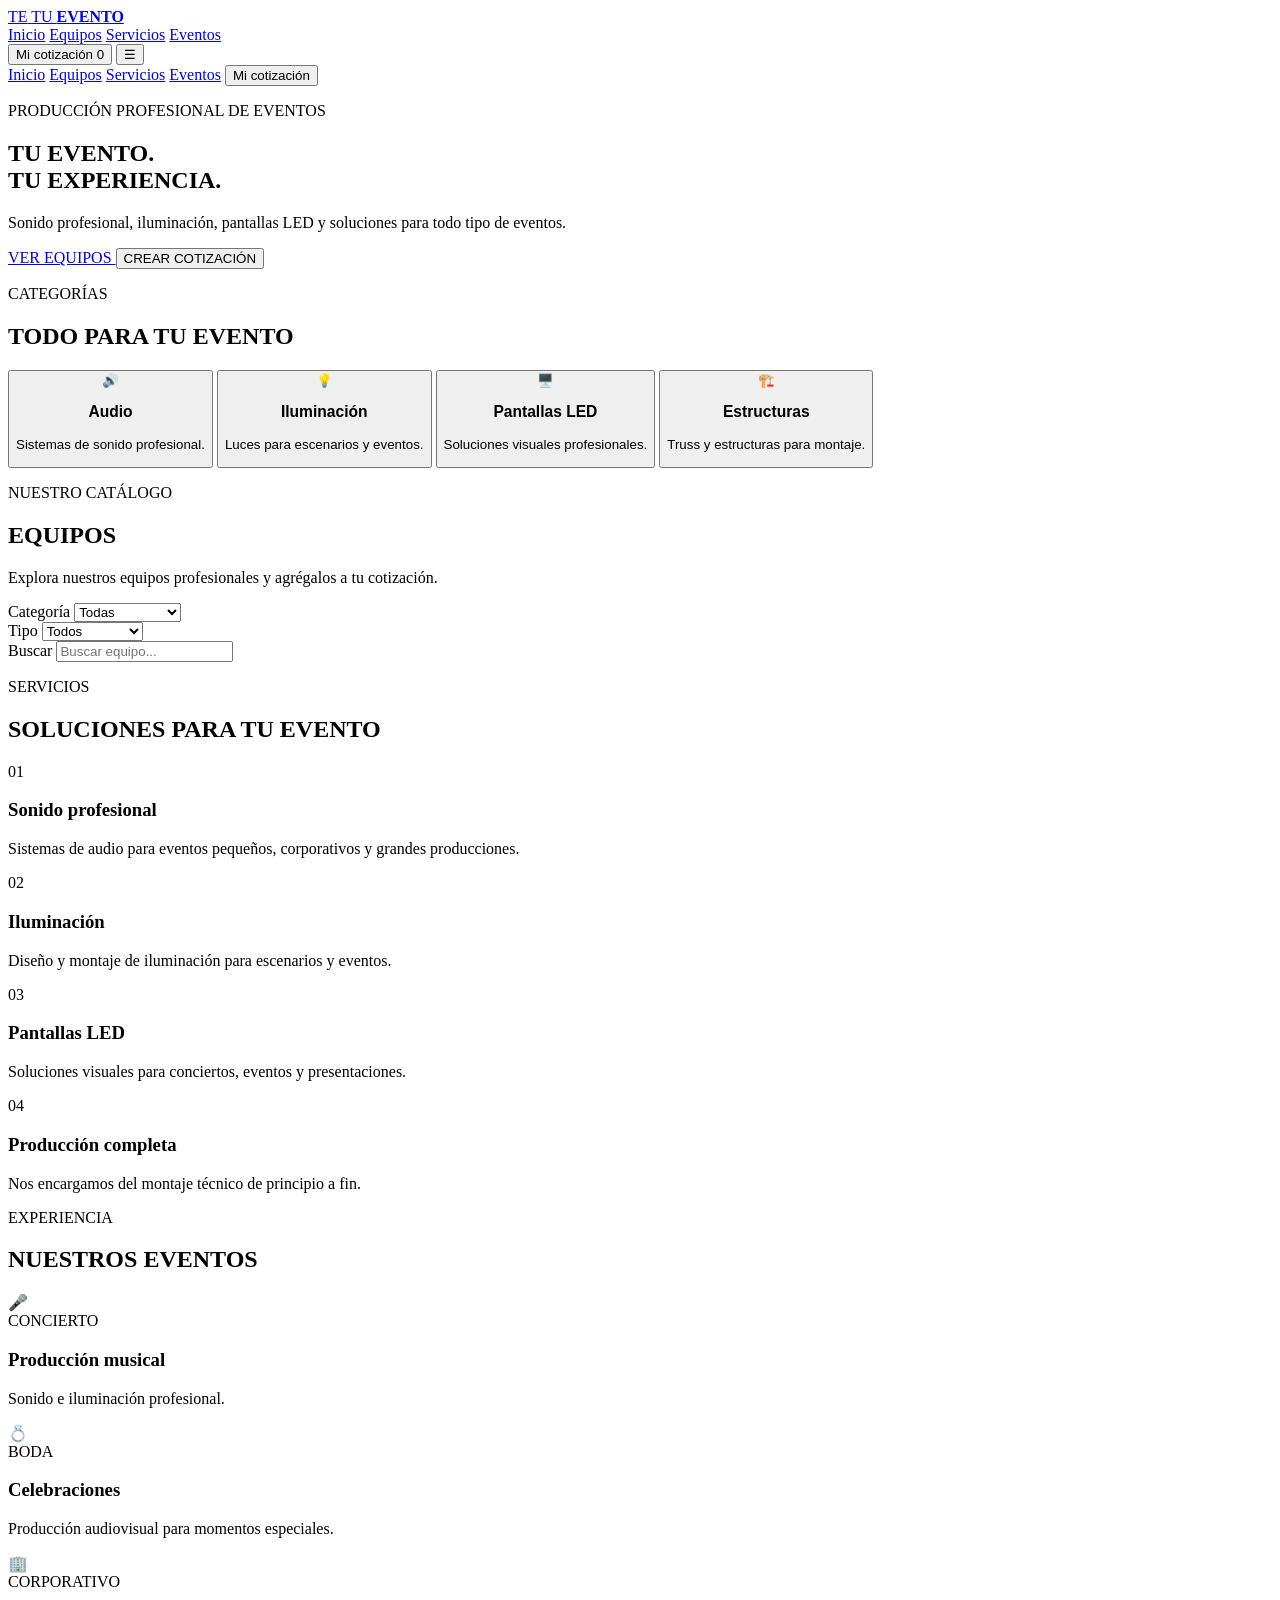
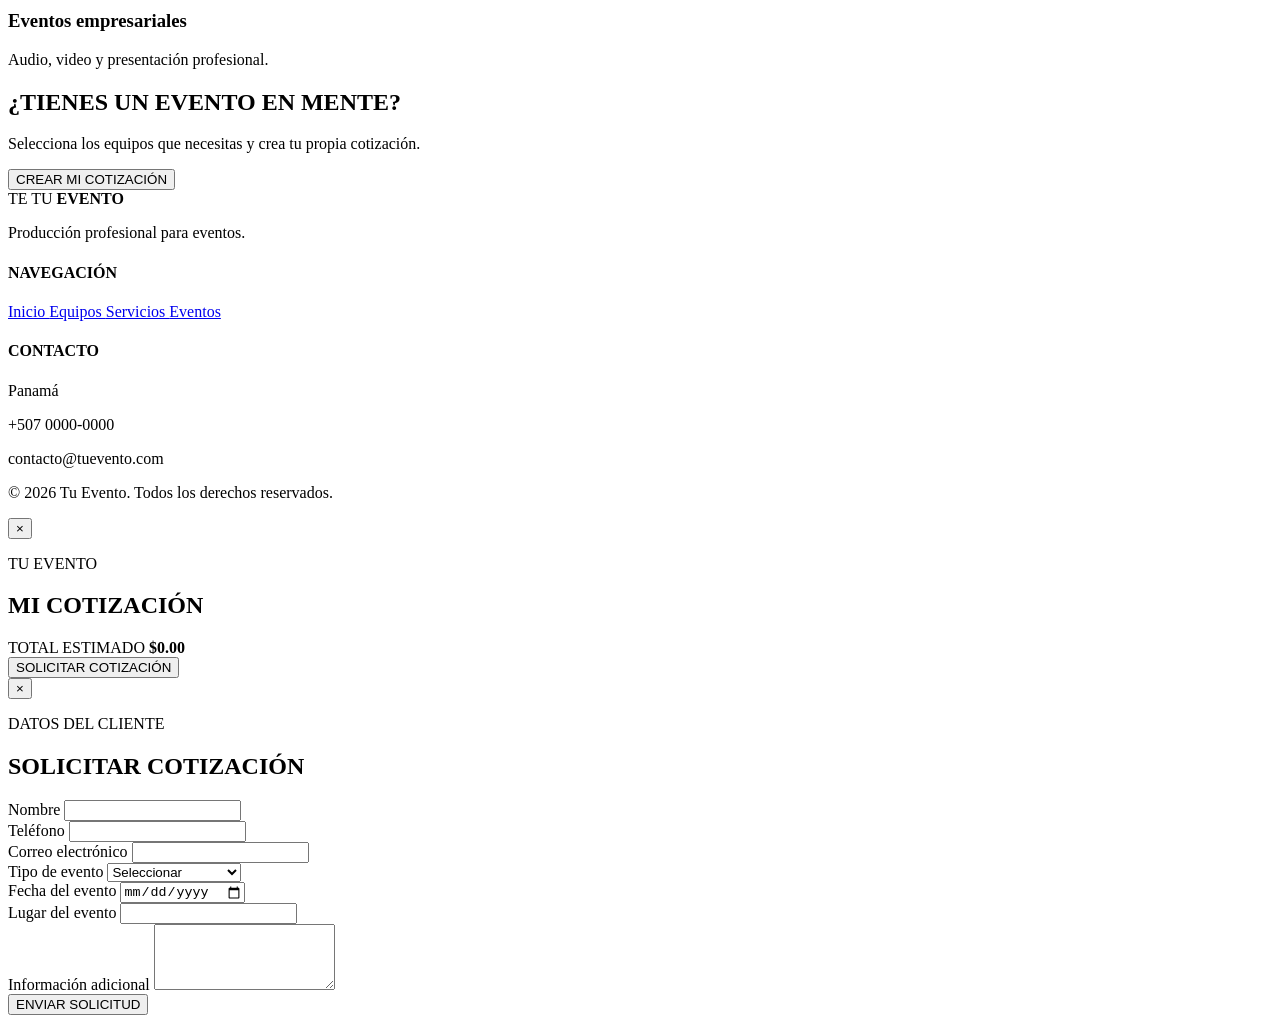
==== index.html @ 6cb955e5 "Create index.html for event management site Add initial HTML structure for the event management webs" ====
<!DOCTYPE html>
<html lang="es">

<head>
    <meta charset="UTF-8">

    <meta name="viewport"
        content="width=device-width, initial-scale=1.0">

    <meta name="description"
        content="Tu Evento - Equipos profesionales para eventos y cotizaciones">

    <title>Tu Evento | Equipos y Cotizaciones</title>

    <link rel="stylesheet" href="styles.css">
</head>

<body>

    <!-- =====================================================
         BARRA DE NAVEGACIÓN
    ====================================================== -->

    <header class="header">

        <div class="container nav">

            <a href="#" class="logo">
                <span class="logo-icon">TE</span>
                <span class="logo-text">
                    TU <strong>EVENTO</strong>
                </span>
            </a>

            <nav class="menu">

                <a href="#inicio">Inicio</a>

                <a href="#equipos">Equipos</a>

                <a href="#servicios">Servicios</a>

                <a href="#eventos">Eventos</a>

            </nav>

            <button
                class="quote-button"
                onclick="abrirCotizacion()">

                Mi cotización

                <span id="contadorCarrito">0</span>

            </button>

            <button
                class="menu-mobile"
                onclick="abrirMenu()">

                ☰

            </button>

        </div>

    </header>


    <!-- =====================================================
         MENÚ MÓVIL
    ====================================================== -->

    <div
        id="menuMobile"
        class="menu-mobile-container">

        <a href="#inicio">Inicio</a>

        <a href="#equipos">Equipos</a>

        <a href="#servicios">Servicios</a>

        <a href="#eventos">Eventos</a>

        <button onclick="abrirCotizacion()">
            Mi cotización
        </button>

    </div>


    <!-- =====================================================
         HERO / PORTADA
    ====================================================== -->

    <section
        id="inicio"
        class="hero">

        <div class="hero-overlay"></div>

        <div class="container hero-content">

            <p class="hero-small">
                PRODUCCIÓN PROFESIONAL DE EVENTOS
            </p>

            <h1>
                TU EVENTO.
                <br>
                <span>TU EXPERIENCIA.</span>
            </h1>

            <p class="hero-description">

                Sonido profesional, iluminación,
                pantallas LED y soluciones para
                todo tipo de eventos.

            </p>

            <div class="hero-buttons">

                <a
                    href="#equipos"
                    class="btn-primary">

                    VER EQUIPOS

                </a>

                <button
                    onclick="abrirCotizacion()"
                    class="btn-secondary">

                    CREAR COTIZACIÓN

                </button>

            </div>

        </div>

    </section>


    <!-- =====================================================
         CATEGORÍAS
    ====================================================== -->

    <section class="categories">

        <div class="container">

            <div class="section-title">

                <p>CATEGORÍAS</p>

                <h2>
                    TODO PARA TU EVENTO
                </h2>

                <span></span>

            </div>


            <div class="category-grid">

                <button
                    class="category-card"
                    onclick="filtrarCategoria('Audio')">

                    <div class="category-icon">
                        🔊
                    </div>

                    <h3>Audio</h3>

                    <p>
                        Sistemas de sonido
                        profesional.
                    </p>

                </button>


                <button
                    class="category-card"
                    onclick="filtrarCategoria('Iluminación')">

                    <div class="category-icon">
                        💡
                    </div>

                    <h3>Iluminación</h3>

                    <p>
                        Luces para escenarios
                        y eventos.
                    </p>

                </button>


                <button
                    class="category-card"
                    onclick="filtrarCategoria('Pantallas LED')">

                    <div class="category-icon">
                        🖥️
                    </div>

                    <h3>Pantallas LED</h3>

                    <p>
                        Soluciones visuales
                        profesionales.
                    </p>

                </button>


                <button
                    class="category-card"
                    onclick="filtrarCategoria('Estructuras')">

                    <div class="category-icon">
                        🏗️
                    </div>

                    <h3>Estructuras</h3>

                    <p>
                        Truss y estructuras
                        para montaje.
                    </p>

                </button>

            </div>

        </div>

    </section>


    <!-- =====================================================
         CATÁLOGO
    ====================================================== -->

    <section
        id="equipos"
        class="catalog">

        <div class="container">

            <div class="catalog-header">

                <div class="section-title left">

                    <p>NUESTRO CATÁLOGO</p>

                    <h2>
                        EQUIPOS
                    </h2>

                    <span></span>

                </div>

                <p class="catalog-description">

                    Explora nuestros equipos
                    profesionales y agrégalos a
                    tu cotización.

                </p>

            </div>


            <!-- FILTROS -->

            <div class="filters">

                <div class="filter-group">

                    <label for="filtroCategoria">
                        Categoría
                    </label>

                    <select
                        id="filtroCategoria"
                        onchange="aplicarFiltros()">

                        <option value="Todos">
                            Todas
                        </option>

                        <option value="Audio">
                            Audio
                        </option>

                        <option value="Iluminación">
                            Iluminación
                        </option>

                        <option value="Pantallas LED">
                            Pantallas LED
                        </option>

                        <option value="Estructuras">
                            Estructuras
                        </option>

                        <option value="Efectos">
                            Efectos
                        </option>

                    </select>

                </div>


                <div class="filter-group">

                    <label for="filtroTipo">
                        Tipo
                    </label>

                    <select
                        id="filtroTipo"
                        onchange="aplicarFiltros()">

                        <option value="Todos">
                            Todos
                        </option>

                        <option value="Line Array">
                            Line Array
                        </option>

                        <option value="Subwoofer">
                            Subwoofer
                        </option>

                        <option value="Monitor">
                            Monitor
                        </option>

                        <option value="Consola">
                            Consola
                        </option>

                        <option value="Moving Head">
                            Moving Head
                        </option>

                        <option value="Pantalla LED">
                            Pantalla LED
                        </option>

                    </select>

                </div>


                <div class="filter-group search">

                    <label for="buscador">
                        Buscar
                    </label>

                    <input
                        id="buscador"
                        type="text"
                        placeholder="Buscar equipo..."
                        oninput="aplicarFiltros()">

                </div>

            </div>


            <!-- PRODUCTOS -->

            <div
                id="productos"
                class="product-grid">

            </div>

        </div>

    </section>


    <!-- =====================================================
         SERVICIOS
    ====================================================== -->

    <section
        id="servicios"
        class="services">

        <div class="container">

            <div class="section-title">

                <p>SERVICIOS</p>

                <h2>
                    SOLUCIONES PARA TU EVENTO
                </h2>

                <span></span>

            </div>


            <div class="services-grid">

                <article class="service">

                    <div class="service-number">
                        01
                    </div>

                    <h3>
                        Sonido profesional
                    </h3>

                    <p>
                        Sistemas de audio para
                        eventos pequeños,
                        corporativos y grandes
                        producciones.
                    </p>

                </article>


                <article class="service">

                    <div class="service-number">
                        02
                    </div>

                    <h3>
                        Iluminación
                    </h3>

                    <p>
                        Diseño y montaje de
                        iluminación para
                        escenarios y eventos.
                    </p>

                </article>


                <article class="service">

                    <div class="service-number">
                        03
                    </div>

                    <h3>
                        Pantallas LED
                    </h3>

                    <p>
                        Soluciones visuales
                        para conciertos,
                        eventos y presentaciones.
                    </p>

                </article>


                <article class="service">

                    <div class="service-number">
                        04
                    </div>

                    <h3>
                        Producción completa
                    </h3>

                    <p>
                        Nos encargamos del
                        montaje técnico de
                        principio a fin.
                    </p>

                </article>

            </div>

        </div>

    </section>


    <!-- =====================================================
         EVENTOS
    ====================================================== -->

    <section
        id="eventos"
        class="events">

        <div class="container">

            <div class="section-title left">

                <p>EXPERIENCIA</p>

                <h2>
                    NUESTROS EVENTOS
                </h2>

                <span></span>

            </div>


            <div class="events-grid">

                <article class="event-card">

                    <div class="event-image">
                        🎤
                    </div>

                    <div class="event-content">

                        <span>
                            CONCIERTO
                        </span>

                        <h3>
                            Producción musical
                        </h3>

                        <p>
                            Sonido e iluminación
                            profesional.
                        </p>

                    </div>

                </article>


                <article class="event-card">

                    <div class="event-image">
                        💍
                    </div>

                    <div class="event-content">

                        <span>
                            BODA
                        </span>

                        <h3>
                            Celebraciones
                        </h3>

                        <p>
                            Producción audiovisual
                            para momentos especiales.
                        </p>

                    </div>

                </article>


                <article class="event-card">

                    <div class="event-image">
                        🏢
                    </div>

                    <div class="event-content">

                        <span>
                            CORPORATIVO
                        </span>

                        <h3>
                            Eventos empresariales
                        </h3>

                        <p>
                            Audio, video y
                            presentación profesional.
                        </p>

                    </div>

                </article>

            </div>

        </div>

    </section>


    <!-- =====================================================
         CTA
    ====================================================== -->

    <section class="cta">

        <div class="container">

            <h2>
                ¿TIENES UN EVENTO EN MENTE?
            </h2>

            <p>
                Selecciona los equipos que necesitas
                y crea tu propia cotización.
            </p>

            <button
                onclick="abrirCotizacion()"
                class="btn-primary">

                CREAR MI COTIZACIÓN

            </button>

        </div>

    </section>


    <!-- =====================================================
         FOOTER
    ====================================================== -->

    <footer class="footer">

        <div class="container footer-grid">

            <div>

                <div class="logo footer-logo">

                    <span class="logo-icon">
                        TE
                    </span>

                    <span class="logo-text">
                        TU <strong>EVENTO</strong>
                    </span>

                </div>

                <p>
                    Producción profesional
                    para eventos.
                </p>

            </div>


            <div>

                <h4>
                    NAVEGACIÓN
                </h4>

                <a href="#inicio">
                    Inicio
                </a>

                <a href="#equipos">
                    Equipos
                </a>

                <a href="#servicios">
                    Servicios
                </a>

                <a href="#eventos">
                    Eventos
                </a>

            </div>


            <div>

                <h4>
                    CONTACTO
                </h4>

                <p>
                    Panamá
                </p>

                <p>
                    +507 0000-0000
                </p>

                <p>
                    contacto@tuevento.com
                </p>

            </div>

        </div>


        <div class="footer-bottom">

            <p>
                © 2026 Tu Evento. Todos los derechos reservados.
            </p>

        </div>

    </footer>


    <!-- =====================================================
         MODAL DE COTIZACIÓN
    ====================================================== -->

    <div
        id="modalCotizacion"
        class="modal">

        <div class="modal-content">

            <button
                class="close-modal"
                onclick="cerrarCotizacion()">

                ×

            </button>


            <div class="section-title left">

                <p>TU EVENTO</p>

                <h2>
                    MI COTIZACIÓN
                </h2>

                <span></span>

            </div>


            <div
                id="listaCotizacion"
                class="quote-list">

            </div>


            <div class="quote-total">

                <span>
                    TOTAL ESTIMADO
                </span>

                <strong id="totalCotizacion">
                    $0.00
                </strong>

            </div>


            <button
                onclick="mostrarFormulario()"
                class="btn-primary full">

                SOLICITAR COTIZACIÓN

            </button>

        </div>

    </div>


    <!-- =====================================================
         MODAL FORMULARIO CLIENTE
    ====================================================== -->

    <div
        id="modalCliente"
        class="modal">

        <div class="modal-content">

            <button
                class="close-modal"
                onclick="cerrarFormulario()">

                ×

            </button>


            <div class="section-title left">

                <p>DATOS DEL CLIENTE</p>

                <h2>
                    SOLICITAR COTIZACIÓN
                </h2>

                <span></span>

            </div>


            <form
                id="formCliente"
                onsubmit="enviarCotizacion(event)">

                <div class="form-row">

                    <div class="form-field">

                        <label>
                            Nombre
                        </label>

                        <input
                            type="text"
                            id="clienteNombre"
                            required>

                    </div>


                    <div class="form-field">

                        <label>
                            Teléfono
                        </label>

                        <input
                            type="tel"
                            id="clienteTelefono"
                            required>

                    </div>

                </div>


                <div class="form-field">

                    <label>
                        Correo electrónico
                    </label>

                    <input
                        type="email"
                        id="clienteCorreo"
                        required>

                </div>


                <div class="form-row">

                    <div class="form-field">

                        <label>
                            Tipo de evento
                        </label>

                        <select
                            id="tipoEvento"
                            required>

                            <option value="">
                                Seleccionar
                            </option>

                            <option>
                                Concierto
                            </option>

                            <option>
                                Boda
                            </option>

                            <option>
                                Evento corporativo
                            </option>

                            <option>
                                Cumpleaños
                            </option>

                            <option>
                                Evento escolar
                            </option>

                            <option>
                                Otro
                            </option>

                        </select>

                    </div>


                    <div class="form-field">

                        <label>
                            Fecha del evento
                        </label>

                        <input
                            type="date"
                            id="fechaEvento"
                            required>

                    </div>

                </div>


                <div class="form-field">

                    <label>
                        Lugar del evento
                    </label>

                    <input
                        type="text"
                        id="lugarEvento"
                        required>

                </div>


                <div class="form-field">

                    <label>
                        Información adicional
                    </label>

                    <textarea
                        id="mensajeCliente"
                        rows="4"
                        placeholder="Cuéntanos más sobre tu evento...">
                    </textarea>

                </div>


                <button
                    type="submit"
                    class="btn-primary full">

                    ENVIAR SOLICITUD

                </button>

            </form>

        </div>

    </div>


    <!-- JavaScript -->

    <script src="datos.js"></script>

    <script src="app.js"></script>

</body>

</html>
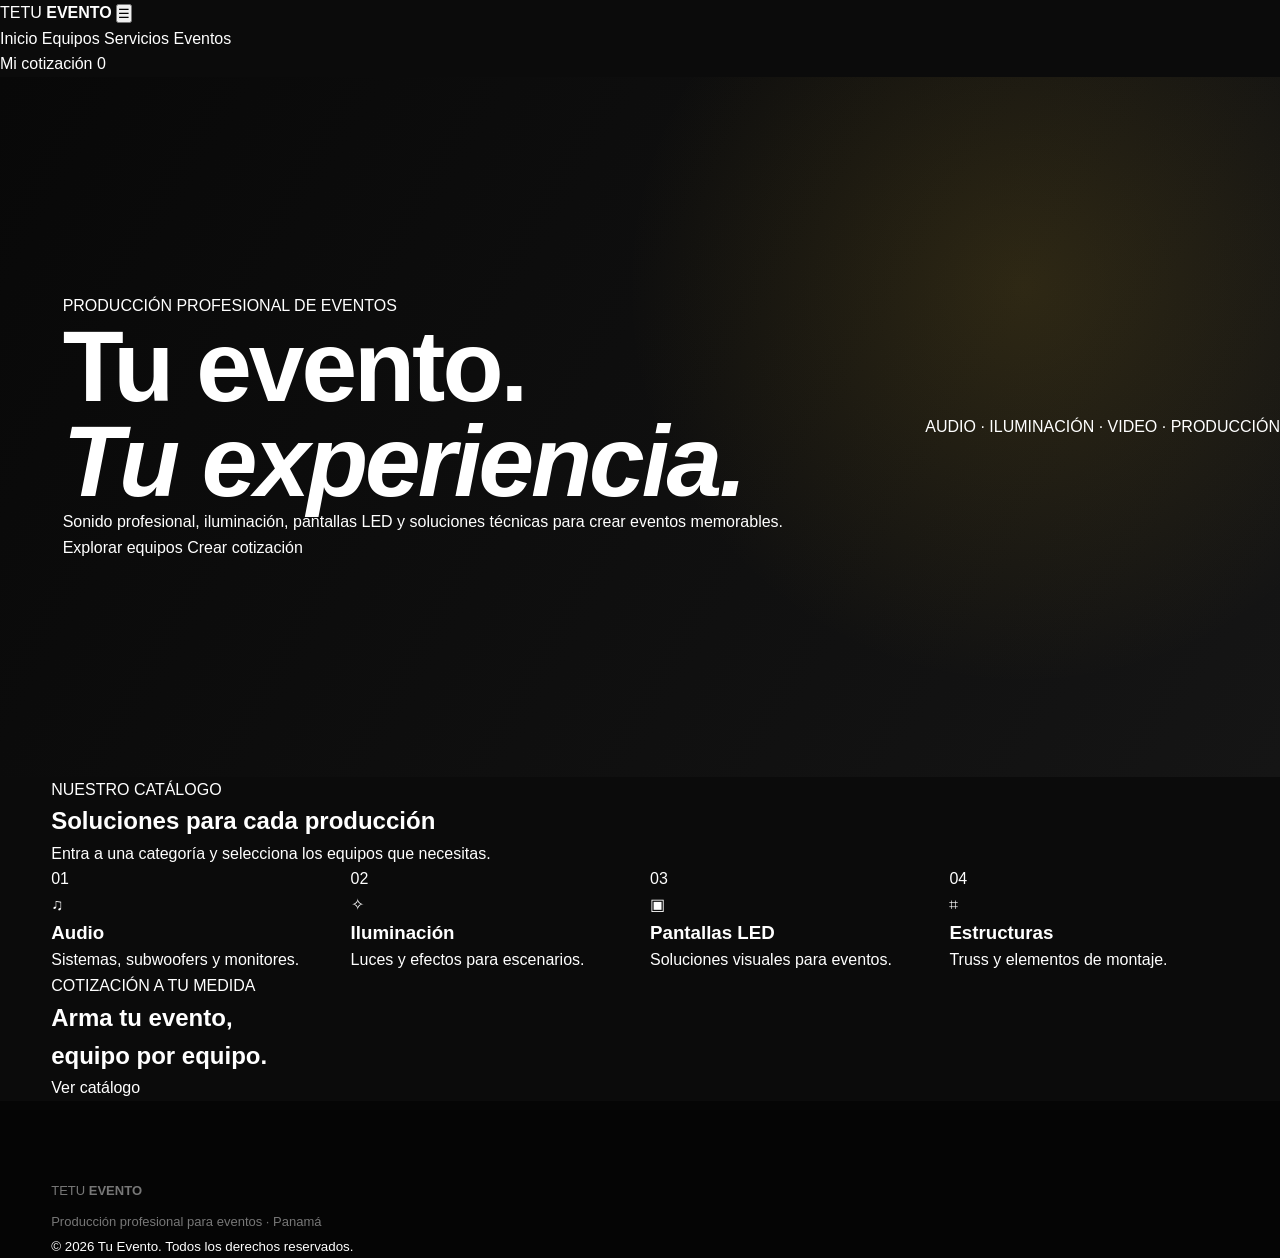
==== commit 2f235413: "Crear index.html" ====
--- a/index.html
+++ b/index.html
@@ -1,996 +1,66 @@
-<!DOCTYPE html>
-<html lang="es">
-
-<head>
-    <meta charset="UTF-8">
-
-    <meta name="viewport"
-        content="width=device-width, initial-scale=1.0">
-
-    <meta name="description"
-        content="Tu Evento - Equipos profesionales para eventos y cotizaciones">
-
-    <title>Tu Evento | Equipos y Cotizaciones</title>
-
-    <link rel="stylesheet" href="styles.css">
-</head>
-
-<body>
-
-    <!-- =====================================================
-         BARRA DE NAVEGACIÓN
-    ====================================================== -->
-
-    <header class="header">
-
-        <div class="container nav">
-
-            <a href="#" class="logo">
-                <span class="logo-icon">TE</span>
-                <span class="logo-text">
-                    TU <strong>EVENTO</strong>
-                </span>
-            </a>
-
-            <nav class="menu">
-
-                <a href="#inicio">Inicio</a>
-
-                <a href="#equipos">Equipos</a>
-
-                <a href="#servicios">Servicios</a>
-
-                <a href="#eventos">Eventos</a>
-
-            </nav>
-
-            <button
-                class="quote-button"
-                onclick="abrirCotizacion()">
-
-                Mi cotización
-
-                <span id="contadorCarrito">0</span>
-
-            </button>
-
-            <button
-                class="menu-mobile"
-                onclick="abrirMenu()">
-
-                ☰
-
-            </button>
-
-        </div>
-
-    </header>
-
-
-    <!-- =====================================================
-         MENÚ MÓVIL
-    ====================================================== -->
-
-    <div
-        id="menuMobile"
-        class="menu-mobile-container">
-
-        <a href="#inicio">Inicio</a>
-
-        <a href="#equipos">Equipos</a>
-
-        <a href="#servicios">Servicios</a>
-
-        <a href="#eventos">Eventos</a>
-
-        <button onclick="abrirCotizacion()">
-            Mi cotización
-        </button>
-
-    </div>
-
-
-    <!-- =====================================================
-         HERO / PORTADA
-    ====================================================== -->
-
-    <section
-        id="inicio"
-        class="hero">
-
-        <div class="hero-overlay"></div>
-
-        <div class="container hero-content">
-
-            <p class="hero-small">
-                PRODUCCIÓN PROFESIONAL DE EVENTOS
-            </p>
-
-            <h1>
-                TU EVENTO.
-                <br>
-                <span>TU EXPERIENCIA.</span>
-            </h1>
-
-            <p class="hero-description">
-
-                Sonido profesional, iluminación,
-                pantallas LED y soluciones para
-                todo tipo de eventos.
-
-            </p>
-
-            <div class="hero-buttons">
-
-                <a
-                    href="#equipos"
-                    class="btn-primary">
-
-                    VER EQUIPOS
-
-                </a>
-
-                <button
-                    onclick="abrirCotizacion()"
-                    class="btn-secondary">
-
-                    CREAR COTIZACIÓN
-
-                </button>
-
-            </div>
-
-        </div>
-
-    </section>
-
-
-    <!-- =====================================================
-         CATEGORÍAS
-    ====================================================== -->
-
-    <section class="categories">
-
-        <div class="container">
-
-            <div class="section-title">
-
-                <p>CATEGORÍAS</p>
-
-                <h2>
-                    TODO PARA TU EVENTO
-                </h2>
-
-                <span></span>
-
-            </div>
-
-
-            <div class="category-grid">
-
-                <button
-                    class="category-card"
-                    onclick="filtrarCategoria('Audio')">
-
-                    <div class="category-icon">
-                        🔊
-                    </div>
-
-                    <h3>Audio</h3>
-
-                    <p>
-                        Sistemas de sonido
-                        profesional.
-                    </p>
-
-                </button>
-
-
-                <button
-                    class="category-card"
-                    onclick="filtrarCategoria('Iluminación')">
-
-                    <div class="category-icon">
-                        💡
-                    </div>
-
-                    <h3>Iluminación</h3>
-
-                    <p>
-                        Luces para escenarios
-                        y eventos.
-                    </p>
-
-                </button>
-
-
-                <button
-                    class="category-card"
-                    onclick="filtrarCategoria('Pantallas LED')">
-
-                    <div class="category-icon">
-                        🖥️
-                    </div>
-
-                    <h3>Pantallas LED</h3>
-
-                    <p>
-                        Soluciones visuales
-                        profesionales.
-                    </p>
-
-                </button>
-
-
-                <button
-                    class="category-card"
-                    onclick="filtrarCategoria('Estructuras')">
-
-                    <div class="category-icon">
-                        🏗️
-                    </div>
-
-                    <h3>Estructuras</h3>
-
-                    <p>
-                        Truss y estructuras
-                        para montaje.
-                    </p>
-
-                </button>
-
-            </div>
-
-        </div>
-
-    </section>
-
-
-    <!-- =====================================================
-         CATÁLOGO
-    ====================================================== -->
-
-    <section
-        id="equipos"
-        class="catalog">
-
-        <div class="container">
-
-            <div class="catalog-header">
-
-                <div class="section-title left">
-
-                    <p>NUESTRO CATÁLOGO</p>
-
-                    <h2>
-                        EQUIPOS
-                    </h2>
-
-                    <span></span>
-
-                </div>
-
-                <p class="catalog-description">
-
-                    Explora nuestros equipos
-                    profesionales y agrégalos a
-                    tu cotización.
-
-                </p>
-
-            </div>
-
-
-            <!-- FILTROS -->
-
-            <div class="filters">
-
-                <div class="filter-group">
-
-                    <label for="filtroCategoria">
-                        Categoría
-                    </label>
-
-                    <select
-                        id="filtroCategoria"
-                        onchange="aplicarFiltros()">
-
-                        <option value="Todos">
-                            Todas
-                        </option>
-
-                        <option value="Audio">
-                            Audio
-                        </option>
-
-                        <option value="Iluminación">
-                            Iluminación
-                        </option>
-
-                        <option value="Pantallas LED">
-                            Pantallas LED
-                        </option>
-
-                        <option value="Estructuras">
-                            Estructuras
-                        </option>
-
-                        <option value="Efectos">
-                            Efectos
-                        </option>
-
-                    </select>
-
-                </div>
-
-
-                <div class="filter-group">
-
-                    <label for="filtroTipo">
-                        Tipo
-                    </label>
-
-                    <select
-                        id="filtroTipo"
-                        onchange="aplicarFiltros()">
-
-                        <option value="Todos">
-                            Todos
-                        </option>
-
-                        <option value="Line Array">
-                            Line Array
-                        </option>
-
-                        <option value="Subwoofer">
-                            Subwoofer
-                        </option>
-
-                        <option value="Monitor">
-                            Monitor
-                        </option>
-
-                        <option value="Consola">
-                            Consola
-                        </option>
-
-                        <option value="Moving Head">
-                            Moving Head
-                        </option>
-
-                        <option value="Pantalla LED">
-                            Pantalla LED
-                        </option>
-
-                    </select>
-
-                </div>
-
-
-                <div class="filter-group search">
-
-                    <label for="buscador">
-                        Buscar
-                    </label>
-
-                    <input
-                        id="buscador"
-                        type="text"
-                        placeholder="Buscar equipo..."
-                        oninput="aplicarFiltros()">
-
-                </div>
-
-            </div>
-
-
-            <!-- PRODUCTOS -->
-
-            <div
-                id="productos"
-                class="product-grid">
-
-            </div>
-
-        </div>
-
-    </section>
-
-
-    <!-- =====================================================
-         SERVICIOS
-    ====================================================== -->
-
-    <section
-        id="servicios"
-        class="services">
-
-        <div class="container">
-
-            <div class="section-title">
-
-                <p>SERVICIOS</p>
-
-                <h2>
-                    SOLUCIONES PARA TU EVENTO
-                </h2>
-
-                <span></span>
-
-            </div>
-
-
-            <div class="services-grid">
-
-                <article class="service">
-
-                    <div class="service-number">
-                        01
-                    </div>
-
-                    <h3>
-                        Sonido profesional
-                    </h3>
-
-                    <p>
-                        Sistemas de audio para
-                        eventos pequeños,
-                        corporativos y grandes
-                        producciones.
-                    </p>
-
-                </article>
-
-
-                <article class="service">
-
-                    <div class="service-number">
-                        02
-                    </div>
-
-                    <h3>
-                        Iluminación
-                    </h3>
-
-                    <p>
-                        Diseño y montaje de
-                        iluminación para
-                        escenarios y eventos.
-                    </p>
-
-                </article>
-
-
-                <article class="service">
-
-                    <div class="service-number">
-                        03
-                    </div>
-
-                    <h3>
-                        Pantallas LED
-                    </h3>
-
-                    <p>
-                        Soluciones visuales
-                        para conciertos,
-                        eventos y presentaciones.
-                    </p>
-
-                </article>
-
-
-                <article class="service">
-
-                    <div class="service-number">
-                        04
-                    </div>
-
-                    <h3>
-                        Producción completa
-                    </h3>
-
-                    <p>
-                        Nos encargamos del
-                        montaje técnico de
-                        principio a fin.
-                    </p>
-
-                </article>
-
-            </div>
-
-        </div>
-
-    </section>
-
-
-    <!-- =====================================================
-         EVENTOS
-    ====================================================== -->
-
-    <section
-        id="eventos"
-        class="events">
-
-        <div class="container">
-
-            <div class="section-title left">
-
-                <p>EXPERIENCIA</p>
-
-                <h2>
-                    NUESTROS EVENTOS
-                </h2>
-
-                <span></span>
-
-            </div>
-
-
-            <div class="events-grid">
-
-                <article class="event-card">
-
-                    <div class="event-image">
-                        🎤
-                    </div>
-
-                    <div class="event-content">
-
-                        <span>
-                            CONCIERTO
-                        </span>
-
-                        <h3>
-                            Producción musical
-                        </h3>
-
-                        <p>
-                            Sonido e iluminación
-                            profesional.
-                        </p>
-
-                    </div>
-
-                </article>
-
-
-                <article class="event-card">
-
-                    <div class="event-image">
-                        💍
-                    </div>
-
-                    <div class="event-content">
-
-                        <span>
-                            BODA
-                        </span>
-
-                        <h3>
-                            Celebraciones
-                        </h3>
-
-                        <p>
-                            Producción audiovisual
-                            para momentos especiales.
-                        </p>
-
-                    </div>
-
-                </article>
-
-
-                <article class="event-card">
-
-                    <div class="event-image">
-                        🏢
-                    </div>
-
-                    <div class="event-content">
-
-                        <span>
-                            CORPORATIVO
-                        </span>
-
-                        <h3>
-                            Eventos empresariales
-                        </h3>
-
-                        <p>
-                            Audio, video y
-                            presentación profesional.
-                        </p>
-
-                    </div>
-
-                </article>
-
-            </div>
-
-        </div>
-
-    </section>
-
-
-    <!-- =====================================================
-         CTA
-    ====================================================== -->
-
-    <section class="cta">
-
-        <div class="container">
-
-            <h2>
-                ¿TIENES UN EVENTO EN MENTE?
-            </h2>
-
-            <p>
-                Selecciona los equipos que necesitas
-                y crea tu propia cotización.
-            </p>
-
-            <button
-                onclick="abrirCotizacion()"
-                class="btn-primary">
-
-                CREAR MI COTIZACIÓN
-
-            </button>
-
-        </div>
-
-    </section>
-
-
-    <!-- =====================================================
-         FOOTER
-    ====================================================== -->
-
-    <footer class="footer">
-
-        <div class="container footer-grid">
-
-            <div>
-
-                <div class="logo footer-logo">
-
-                    <span class="logo-icon">
-                        TE
-                    </span>
-
-                    <span class="logo-text">
-                        TU <strong>EVENTO</strong>
-                    </span>
-
-                </div>
-
-                <p>
-                    Producción profesional
-                    para eventos.
-                </p>
-
-            </div>
-
-
-            <div>
-
-                <h4>
-                    NAVEGACIÓN
-                </h4>
-
-                <a href="#inicio">
-                    Inicio
-                </a>
-
-                <a href="#equipos">
-                    Equipos
-                </a>
-
-                <a href="#servicios">
-                    Servicios
-                </a>
-
-                <a href="#eventos">
-                    Eventos
-                </a>
-
-            </div>
-
-
-            <div>
-
-                <h4>
-                    CONTACTO
-                </h4>
-
-                <p>
-                    Panamá
-                </p>
-
-                <p>
-                    +507 0000-0000
-                </p>
-
-                <p>
-                    contacto@tuevento.com
-                </p>
-
-            </div>
-
-        </div>
-
-
-        <div class="footer-bottom">
-
-            <p>
-                © 2026 Tu Evento. Todos los derechos reservados.
-            </p>
-
-        </div>
-
-    </footer>
-
-
-    <!-- =====================================================
-         MODAL DE COTIZACIÓN
-    ====================================================== -->
-
-    <div
-        id="modalCotizacion"
-        class="modal">
-
-        <div class="modal-content">
-
-            <button
-                class="close-modal"
-                onclick="cerrarCotizacion()">
-
-                ×
-
-            </button>
-
-
-            <div class="section-title left">
-
-                <p>TU EVENTO</p>
-
-                <h2>
-                    MI COTIZACIÓN
-                </h2>
-
-                <span></span>
-
-            </div>
-
-
-            <div
-                id="listaCotizacion"
-                class="quote-list">
-
-            </div>
-
-
-            <div class="quote-total">
-
-                <span>
-                    TOTAL ESTIMADO
-                </span>
-
-                <strong id="totalCotizacion">
-                    $0.00
-                </strong>
-
-            </div>
-
-
-            <button
-                onclick="mostrarFormulario()"
-                class="btn-primary full">
-
-                SOLICITAR COTIZACIÓN
-
-            </button>
-
-        </div>
-
-    </div>
-
-
-    <!-- =====================================================
-         MODAL FORMULARIO CLIENTE
-    ====================================================== -->
-
-    <div
-        id="modalCliente"
-        class="modal">
-
-        <div class="modal-content">
-
-            <button
-                class="close-modal"
-                onclick="cerrarFormulario()">
-
-                ×
-
-            </button>
-
-
-            <div class="section-title left">
-
-                <p>DATOS DEL CLIENTE</p>
-
-                <h2>
-                    SOLICITAR COTIZACIÓN
-                </h2>
-
-                <span></span>
-
-            </div>
-
-
-            <form
-                id="formCliente"
-                onsubmit="enviarCotizacion(event)">
-
-                <div class="form-row">
-
-                    <div class="form-field">
-
-                        <label>
-                            Nombre
-                        </label>
-
-                        <input
-                            type="text"
-                            id="clienteNombre"
-                            required>
-
-                    </div>
-
-
-                    <div class="form-field">
-
-                        <label>
-                            Teléfono
-                        </label>
-
-                        <input
-                            type="tel"
-                            id="clienteTelefono"
-                            required>
-
-                    </div>
-
-                </div>
-
-
-                <div class="form-field">
-
-                    <label>
-                        Correo electrónico
-                    </label>
-
-                    <input
-                        type="email"
-                        id="clienteCorreo"
-                        required>
-
-                </div>
-
-
-                <div class="form-row">
-
-                    <div class="form-field">
-
-                        <label>
-                            Tipo de evento
-                        </label>
-
-                        <select
-                            id="tipoEvento"
-                            required>
-
-                            <option value="">
-                                Seleccionar
-                            </option>
-
-                            <option>
-                                Concierto
-                            </option>
-
-                            <option>
-                                Boda
-                            </option>
-
-                            <option>
-                                Evento corporativo
-                            </option>
-
-                            <option>
-                                Cumpleaños
-                            </option>
-
-                            <option>
-                                Evento escolar
-                            </option>
-
-                            <option>
-                                Otro
-                            </option>
-
-                        </select>
-
-                    </div>
-
-
-                    <div class="form-field">
-
-                        <label>
-                            Fecha del evento
-                        </label>
-
-                        <input
-                            type="date"
-                            id="fechaEvento"
-                            required>
-
-                    </div>
-
-                </div>
-
-
-                <div class="form-field">
-
-                    <label>
-                        Lugar del evento
-                    </label>
-
-                    <input
-                        type="text"
-                        id="lugarEvento"
-                        required>
-
-                </div>
-
-
-                <div class="form-field">
-
-                    <label>
-                        Información adicional
-                    </label>
-
-                    <textarea
-                        id="mensajeCliente"
-                        rows="4"
-                        placeholder="Cuéntanos más sobre tu evento...">
-                    </textarea>
-
-                </div>
-
-
-                <button
-                    type="submit"
-                    class="btn-primary full">
-
-                    ENVIAR SOLICITUD
-
-                </button>
-
-            </form>
-
-        </div>
-
-    </div>
-
-
-    <!-- JavaScript -->
-
-    <script src="datos.js"></script>
-
-    <script src="app.js"></script>
-
-</body>
-
-</html>
+<!DOCTYPE html>
+<html lang="es">
+<head>
+  <meta charset="UTF-8">
+  <meta name="viewport" content="width=device-width, initial-scale=1.0">
+  <meta name="description" content="Tu Evento: soluciones profesionales para eventos.">
+  <title>Tu Evento | Inicio</title>
+  <link rel="stylesheet" href="styles.css">
+</head>
+<body data-page="inicio">
+  <header class="site-header">
+    <div class="nav-wrap">
+      <a class="brand" href="index.html" aria-label="Tu Evento, inicio">
+        <span class="brand-mark">TE</span><span>TU <b>EVENTO</b></span>
+      </a>
+      <button class="nav-toggle" id="navToggle" aria-label="Abrir menú" aria-expanded="false">☰</button>
+      <nav class="main-nav" id="mainNav">
+        <a href="index.html" data-nav="inicio">Inicio</a>
+        <a href="equipos.html" data-nav="equipos">Equipos</a>
+        <a href="servicios.html" data-nav="servicios">Servicios</a>
+        <a href="eventos.html" data-nav="eventos">Eventos</a>
+      </nav>
+      <a class="quote-link" href="cotizacion.html">Mi cotización <span class="cart-count" data-cart-count>0</span></a>
+    </div>
+  </header>
+
+  <main>
+    <section class="hero">
+      <div class="hero-content container">
+        <p class="eyebrow">PRODUCCIÓN PROFESIONAL DE EVENTOS</p>
+        <h1>Tu evento.<br><em>Tu experiencia.</em></h1>
+        <p class="hero-copy">Sonido profesional, iluminación, pantallas LED y soluciones técnicas para crear eventos memorables.</p>
+        <div class="button-row">
+          <a class="btn btn-gold" href="equipos.html">Explorar equipos</a>
+          <a class="btn btn-outline" href="cotizacion.html">Crear cotización</a>
+        </div>
+      </div>
+      <div class="hero-note">AUDIO · ILUMINACIÓN · VIDEO · PRODUCCIÓN</div>
+    </section>
+
+    <section class="section container">
+      <div class="section-heading">
+        <p class="eyebrow">NUESTRO CATÁLOGO</p>
+        <h2>Soluciones para cada producción</h2>
+        <p>Entra a una categoría y selecciona los equipos que necesitas.</p>
+      </div>
+      <div class="category-grid">
+        <a class="category-tile" href="equipos.html?categoria=Audio"><span>01</span><div class="tile-icon">♫</div><h3>Audio</h3><p>Sistemas, subwoofers y monitores.</p></a>
+        <a class="category-tile" href="equipos.html?categoria=Iluminación"><span>02</span><div class="tile-icon">✧</div><h3>Iluminación</h3><p>Luces y efectos para escenarios.</p></a>
+        <a class="category-tile" href="equipos.html?categoria=Pantallas%20LED"><span>03</span><div class="tile-icon">▣</div><h3>Pantallas LED</h3><p>Soluciones visuales para eventos.</p></a>
+        <a class="category-tile" href="equipos.html?categoria=Estructuras"><span>04</span><div class="tile-icon">⌗</div><h3>Estructuras</h3><p>Truss y elementos de montaje.</p></a>
+      </div>
+    </section>
+
+    <section class="feature-band">
+      <div class="container feature-inner">
+        <div><p class="eyebrow">COTIZACIÓN A TU MEDIDA</p><h2>Arma tu evento,<br>equipo por equipo.</h2></div>
+        <a class="btn btn-gold" href="equipos.html">Ver catálogo</a>
+      </div>
+    </section>
+  </main>
+
+  <footer class="footer"><div class="container footer-inner"><a class="brand" href="index.html"><span class="brand-mark">TE</span><span>TU <b>EVENTO</b></span></a><p>Producción profesional para eventos · Panamá</p><small>© 2026 Tu Evento. Todos los derechos reservados.</small></div></footer>
+  <script src="datos.js"></script><script src="app.js"></script>
+</body>
+</html>
--- a/styles.css
+++ b/styles.css
@@ -0,0 +1,1119 @@
+/* =====================================================
+   CONFIGURACIÓN GENERAL
+===================================================== */
+
+* {
+    box-sizing: border-box;
+    margin: 0;
+    padding: 0;
+}
+
+html {
+    scroll-behavior: smooth;
+}
+
+body {
+    font-family: Arial, Helvetica, sans-serif;
+    background: #0b0b0b;
+    color: #ffffff;
+    line-height: 1.6;
+}
+
+button,
+input,
+select,
+textarea {
+    font-family: inherit;
+}
+
+button {
+    cursor: pointer;
+}
+
+a {
+    text-decoration: none;
+    color: inherit;
+}
+
+.container {
+    width: min(1200px, 92%);
+    margin: auto;
+}
+
+
+/* =====================================================
+   HEADER
+===================================================== */
+
+.header {
+    position: sticky;
+    top: 0;
+    z-index: 1000;
+
+    background: rgba(10, 10, 10, 0.96);
+
+    border-bottom: 1px solid #252525;
+
+    backdrop-filter: blur(10px);
+}
+
+.nav {
+    height: 80px;
+
+    display: flex;
+    align-items: center;
+    justify-content: space-between;
+    gap: 30px;
+}
+
+
+/* LOGO */
+
+.logo {
+    display: flex;
+    align-items: center;
+    gap: 10px;
+
+    white-space: nowrap;
+}
+
+.logo-icon {
+    width: 38px;
+    height: 38px;
+
+    display: flex;
+    align-items: center;
+    justify-content: center;
+
+    background: #c9a227;
+
+    color: #000;
+
+    font-size: 13px;
+    font-weight: 900;
+}
+
+.logo-text {
+    font-size: 17px;
+    letter-spacing: 2px;
+}
+
+.logo-text strong {
+    color: #c9a227;
+}
+
+
+/* MENU */
+
+.menu {
+    display: flex;
+    align-items: center;
+    gap: 35px;
+}
+
+.menu a {
+    color: #ddd;
+
+    font-size: 13px;
+
+    letter-spacing: 1px;
+
+    transition: 0.3s;
+}
+
+.menu a:hover {
+    color: #c9a227;
+}
+
+
+/* BOTÓN COTIZACIÓN */
+
+.quote-button {
+    border: 1px solid #c9a227;
+
+    background: transparent;
+
+    color: #fff;
+
+    padding: 11px 18px;
+
+    text-transform: uppercase;
+
+    font-size: 11px;
+
+    letter-spacing: 1px;
+}
+
+.quote-button span {
+    background: #c9a227;
+
+    color: #000;
+
+    padding: 3px 7px;
+
+    margin-left: 6px;
+
+    border-radius: 50%;
+}
+
+
+/* MENÚ MÓVIL */
+
+.menu-mobile {
+    display: none;
+
+    border: none;
+
+    background: transparent;
+
+    color: #fff;
+
+    font-size: 25px;
+}
+
+.menu-mobile-container {
+    display: none;
+}
+
+
+/* =====================================================
+   HERO
+===================================================== */
+
+.hero {
+    min-height: 700px;
+
+    position: relative;
+
+    display: flex;
+    align-items: center;
+
+    background:
+        radial-gradient(
+            circle at 80% 30%,
+            rgba(201, 162, 39, 0.16),
+            transparent 35%
+        ),
+        linear-gradient(
+            120deg,
+            #080808,
+            #151515
+        );
+}
+
+.hero-overlay {
+    position: absolute;
+
+    inset: 0;
+
+    background:
+        linear-gradient(
+            90deg,
+            rgba(0, 0, 0, 0.9),
+            rgba(0, 0, 0, 0.3)
+        );
+}
+
+.hero-content {
+    position: relative;
+
+    z-index: 2;
+
+    max-width: 800px;
+}
+
+.hero-small {
+    color: #c9a227;
+
+    font-size: 12px;
+
+    letter-spacing: 4px;
+
+    margin-bottom: 20px;
+}
+
+.hero h1 {
+    font-size: clamp(48px, 8vw, 100px);
+
+    line-height: 0.95;
+
+    font-weight: 800;
+
+    letter-spacing: -3px;
+}
+
+.hero h1 span {
+    color: #c9a227;
+}
+
+.hero-description {
+    max-width: 600px;
+
+    color: #bdbdbd;
+
+    font-size: 18px;
+
+    margin: 30px 0;
+}
+
+.hero-buttons {
+    display: flex;
+
+    gap: 15px;
+
+    flex-wrap: wrap;
+}
+
+
+/* =====================================================
+   BOTONES
+===================================================== */
+
+.btn-primary,
+.btn-secondary {
+    padding: 15px 28px;
+
+    border: 1px solid #c9a227;
+
+    font-size: 12px;
+
+    font-weight: 700;
+
+    letter-spacing: 1px;
+
+    transition: 0.3s;
+}
+
+.btn-primary {
+    background: #c9a227;
+
+    color: #000;
+}
+
+.btn-primary:hover {
+    background: #e1c15c;
+}
+
+.btn-secondary {
+    background: transparent;
+
+    color: #fff;
+}
+
+.btn-secondary:hover {
+    background: #c9a227;
+
+    color: #000;
+}
+
+.full {
+    width: 100%;
+}
+
+
+/* =====================================================
+   TÍTULOS
+===================================================== */
+
+.section-title {
+    text-align: center;
+
+    margin-bottom: 50px;
+}
+
+.section-title.left {
+    text-align: left;
+}
+
+.section-title p {
+    color: #c9a227;
+
+    font-size: 11px;
+
+    font-weight: 700;
+
+    letter-spacing: 3px;
+
+    margin-bottom: 10px;
+}
+
+.section-title h2 {
+    font-size: clamp(30px, 5vw, 50px);
+
+    line-height: 1;
+}
+
+.section-title span {
+    display: block;
+
+    width: 50px;
+
+    height: 2px;
+
+    background: #c9a227;
+
+    margin: 20px auto 0;
+}
+
+.section-title.left span {
+    margin-left: 0;
+}
+
+
+/* =====================================================
+   CATEGORÍAS
+===================================================== */
+
+.categories {
+    padding: 100px 0;
+
+    background: #111;
+}
+
+.category-grid {
+    display: grid;
+
+    grid-template-columns:
+        repeat(4, 1fr);
+
+    gap: 20px;
+}
+
+.category-card {
+    min-height: 230px;
+
+    padding: 30px;
+
+    background: #181818;
+
+    border: 1px solid #292929;
+
+    color: white;
+
+    text-align: left;
+
+    transition: 0.3s;
+}
+
+.category-card:hover {
+    border-color: #c9a227;
+
+    transform: translateY(-5px);
+}
+
+.category-icon {
+    font-size: 40px;
+
+    margin-bottom: 25px;
+}
+
+.category-card h3 {
+    font-size: 20px;
+
+    margin-bottom: 8px;
+}
+
+.category-card p {
+    color: #999;
+
+    font-size: 14px;
+}
+
+
+/* =====================================================
+   CATÁLOGO
+===================================================== */
+
+.catalog {
+    padding: 100px 0;
+
+    background: #080808;
+}
+
+.catalog-header {
+    display: flex;
+
+    justify-content: space-between;
+
+    align-items: end;
+
+    gap: 50px;
+}
+
+.catalog-description {
+    color: #999;
+
+    max-width: 400px;
+
+    margin-bottom: 50px;
+}
+
+
+/* FILTROS */
+
+.filters {
+    display: grid;
+
+    grid-template-columns:
+        1fr 1fr 2fr;
+
+    gap: 15px;
+
+    margin-bottom: 40px;
+
+    padding: 20px;
+
+    background: #131313;
+
+    border: 1px solid #252525;
+}
+
+.filter-group label {
+    display: block;
+
+    color: #aaa;
+
+    font-size: 11px;
+
+    text-transform: uppercase;
+
+    letter-spacing: 1px;
+
+    margin-bottom: 7px;
+}
+
+.filter-group input,
+.filter-group select {
+    width: 100%;
+
+    padding: 13px;
+
+    background: #090909;
+
+    color: #fff;
+
+    border: 1px solid #333;
+
+    outline: none;
+}
+
+.filter-group input:focus,
+.filter-group select:focus {
+    border-color: #c9a227;
+}
+
+
+/* PRODUCTOS */
+
+.product-grid {
+    display: grid;
+
+    grid-template-columns:
+        repeat(3, 1fr);
+
+    gap: 25px;
+}
+
+.product-card {
+    background: #121212;
+
+    border: 1px solid #252525;
+
+    overflow: hidden;
+
+    transition: 0.3s;
+}
+
+.product-card:hover {
+    border-color: #c9a227;
+
+    transform: translateY(-5px);
+}
+
+.product-image {
+    height: 260px;
+
+    display: flex;
+
+    align-items: center;
+
+    justify-content: center;
+
+    background:
+        radial-gradient(
+            circle,
+            #282828,
+            #111
+        );
+
+    font-size: 75px;
+}
+
+.product-info {
+    padding: 22px;
+}
+
+.product-category {
+    color: #c9a227;
+
+    font-size: 10px;
+
+    font-weight: 700;
+
+    letter-spacing: 2px;
+
+    text-transform: uppercase;
+}
+
+.product-info h3 {
+    font-size: 21px;
+
+    margin: 7px 0;
+}
+
+.product-model {
+    color: #888;
+
+    font-size: 13px;
+
+    margin-bottom: 15px;
+}
+
+.product-specs {
+    display: flex;
+
+    gap: 10px;
+
+    flex-wrap: wrap;
+
+    margin-bottom: 20px;
+}
+
+.product-specs span {
+    background: #202020;
+
+    color: #aaa;
+
+    padding: 5px 8px;
+
+    font-size: 10px;
+}
+
+.product-footer {
+    display: flex;
+
+    justify-content: space-between;
+
+    align-items: center;
+
+    gap: 10px;
+}
+
+.product-price {
+    color: #c9a227;
+
+    font-size: 18px;
+
+    font-weight: 700;
+}
+
+.add-button {
+    background: #c9a227;
+
+    color: #000;
+
+    border: none;
+
+    padding: 10px 13px;
+
+    font-size: 10px;
+
+    font-weight: 700;
+}
+
+
+/* =====================================================
+   SERVICIOS
+===================================================== */
+
+.services {
+    padding: 100px 0;
+
+    background: #111;
+}
+
+.services-grid {
+    display: grid;
+
+    grid-template-columns:
+        repeat(4, 1fr);
+
+    gap: 20px;
+}
+
+.service {
+    padding: 35px;
+
+    border-top: 1px solid #444;
+
+    transition: 0.3s;
+}
+
+.service:hover {
+    border-color: #c9a227;
+}
+
+.service-number {
+    color: #c9a227;
+
+    font-size: 13px;
+
+    margin-bottom: 30px;
+}
+
+.service h3 {
+    font-size: 21px;
+
+    margin-bottom: 15px;
+}
+
+.service p {
+    color: #888;
+
+    font-size: 14px;
+}
+
+
+/* =====================================================
+   EVENTOS
+===================================================== */
+
+.events {
+    padding: 100px 0;
+
+    background: #080808;
+}
+
+.events-grid {
+    display: grid;
+
+    grid-template-columns:
+        repeat(3, 1fr);
+
+    gap: 25px;
+}
+
+.event-card {
+    background: #151515;
+
+    border: 1px solid #252525;
+}
+
+.event-image {
+    height: 250px;
+
+    display: flex;
+
+    justify-content: center;
+
+    align-items: center;
+
+    font-size: 80px;
+
+    background:
+        radial-gradient(
+            circle,
+            #303030,
+            #101010
+        );
+}
+
+.event-content {
+    padding: 25px;
+}
+
+.event-content span {
+    color: #c9a227;
+
+    font-size: 10px;
+
+    letter-spacing: 2px;
+}
+
+.event-content h3 {
+    margin: 8px 0;
+}
+
+.event-content p {
+    color: #888;
+}
+
+
+/* =====================================================
+   CTA
+===================================================== */
+
+.cta {
+    padding: 100px 20px;
+
+    text-align: center;
+
+    background:
+        linear-gradient(
+            135deg,
+            #191919,
+            #080808
+        );
+}
+
+.cta h2 {
+    font-size: clamp(30px, 5vw, 60px);
+}
+
+.cta p {
+    color: #999;
+
+    margin: 20px auto 30px;
+
+    max-width: 600px;
+}
+
+
+/* =====================================================
+   FOOTER
+===================================================== */
+
+.footer {
+    background: #050505;
+
+    padding-top: 70px;
+}
+
+.footer-grid {
+    display: grid;
+
+    grid-template-columns:
+        2fr 1fr 1fr;
+
+    gap: 50px;
+
+    padding-bottom: 60px;
+}
+
+.footer p,
+.footer a {
+    display: block;
+
+    color: #777;
+
+    font-size: 13px;
+
+    margin-top: 10px;
+}
+
+.footer h4 {
+    color: #fff;
+
+    font-size: 12px;
+
+    letter-spacing: 2px;
+}
+
+.footer-logo {
+    margin-bottom: 15px;
+}
+
+.footer-bottom {
+    padding: 20px;
+
+    text-align: center;
+
+    border-top: 1px solid #1c1c1c;
+
+    color: #555;
+
+    font-size: 12px;
+}
+
+
+/* =====================================================
+   MODALES
+===================================================== */
+
+.modal {
+    position: fixed;
+
+    inset: 0;
+
+    z-index: 2000;
+
+    display: none;
+
+    align-items: center;
+
+    justify-content: center;
+
+    padding: 20px;
+
+    background: rgba(0, 0, 0, 0.85);
+}
+
+.modal.active {
+    display: flex;
+}
+
+.modal-content {
+    position: relative;
+
+    width: min(700px, 100%);
+
+    max-height: 90vh;
+
+    overflow-y: auto;
+
+    padding: 40px;
+
+    background: #151515;
+
+    border: 1px solid #333;
+}
+
+.close-modal {
+    position: absolute;
+
+    top: 15px;
+
+    right: 20px;
+
+    border: none;
+
+    background: transparent;
+
+    color: #fff;
+
+    font-size: 30px;
+}
+
+
+/* =====================================================
+   COTIZACIÓN
+===================================================== */
+
+.quote-list {
+    margin-bottom: 20px;
+}
+
+.quote-item {
+    display: flex;
+
+    align-items: center;
+
+    justify-content: space-between;
+
+    gap: 20px;
+
+    padding: 15px 0;
+
+    border-bottom: 1px solid #292929;
+}
+
+.quote-item h4 {
+    margin-bottom: 3px;
+}
+
+.quote-item p {
+    color: #888;
+
+    font-size: 12px;
+}
+
+.quote-controls {
+    display: flex;
+
+    align-items: center;
+
+    gap: 8px;
+}
+
+.quote-controls button {
+    width: 30px;
+
+    height: 30px;
+
+    border: 1px solid #444;
+
+    background: #222;
+
+    color: white;
+}
+
+.remove-item {
+    color: #e66 !important;
+}
+
+.quote-total {
+    display: flex;
+
+    justify-content: space-between;
+
+    padding: 25px 0;
+
+    margin-bottom: 20px;
+
+    border-top: 1px solid #333;
+
+    font-size: 18px;
+}
+
+.quote-total strong {
+    color: #c9a227;
+}
+
+
+/* =====================================================
+   FORMULARIO
+===================================================== */
+
+.form-row {
+    display: grid;
+
+    grid-template-columns:
+        1fr 1fr;
+
+    gap: 15px;
+}
+
+.form-field {
+    margin-bottom: 18px;
+}
+
+.form-field label {
+    display: block;
+
+    color: #aaa;
+
+    font-size: 11px;
+
+    text-transform: uppercase;
+
+    margin-bottom: 7px;
+}
+
+.form-field input,
+.form-field select,
+.form-field textarea {
+    width: 100%;
+
+    padding: 13px;
+
+    background: #0b0b0b;
+
+    color: #fff;
+
+    border: 1px solid #333;
+
+    outline: none;
+
+    resize: vertical;
+}
+
+.form-field input:focus,
+.form-field select:focus,
+.form-field textarea:focus {
+    border-color: #c9a227;
+}
+
+
+/* =====================================================
+   RESPONSIVE
+===================================================== */
+
+@media (max-width: 900px) {
+
+    .menu {
+        display: none;
+    }
+
+    .quote-button {
+        display: none;
+    }
+
+    .menu-mobile {
+        display: block;
+    }
+
+    .category-grid {
+        grid-template-columns:
+            repeat(2, 1fr);
+    }
+
+    .product-grid {
+        grid-template-columns:
+            repeat(2, 1fr);
+    }
+
+    .services-grid {
+        grid-template-columns:
+            repeat(2, 1fr);
+    }
+
+    .catalog-header {
+        display: block;
+    }
+
+    .catalog-description {
+        margin-bottom: 30px;
+    }
+
+    .filters {
+        grid-template-columns:
+            1fr 1fr;
+    }
+
+    .filter-group.search {
+        grid-column: 1 / -1;
+    }
+}
+
+
+@media (max-width: 600px) {
+
+    .nav {
+        height: 70px;
+    }
+
+    .hero {
+        min-height: 600px;
+    }
+
+    .hero h1 {
+        font-size: 52px;
+    }
+
+    .category-grid,
+    .product-grid,
+    .services-grid,
+    .events-grid {
+        grid-template-columns: 1fr;
+    }
+
+    .filters {
+        grid-template-columns: 1fr;
+    }
+
+    .filter-group.search {
+        grid-column: auto;
+    }
+
+    .form-row {
+        grid-template-columns: 1fr;
+    }
+
+    .footer-grid {
+        grid-template-columns: 1fr;
+    }
+
+    .modal-content {
+        padding: 25px;
+    }
+}
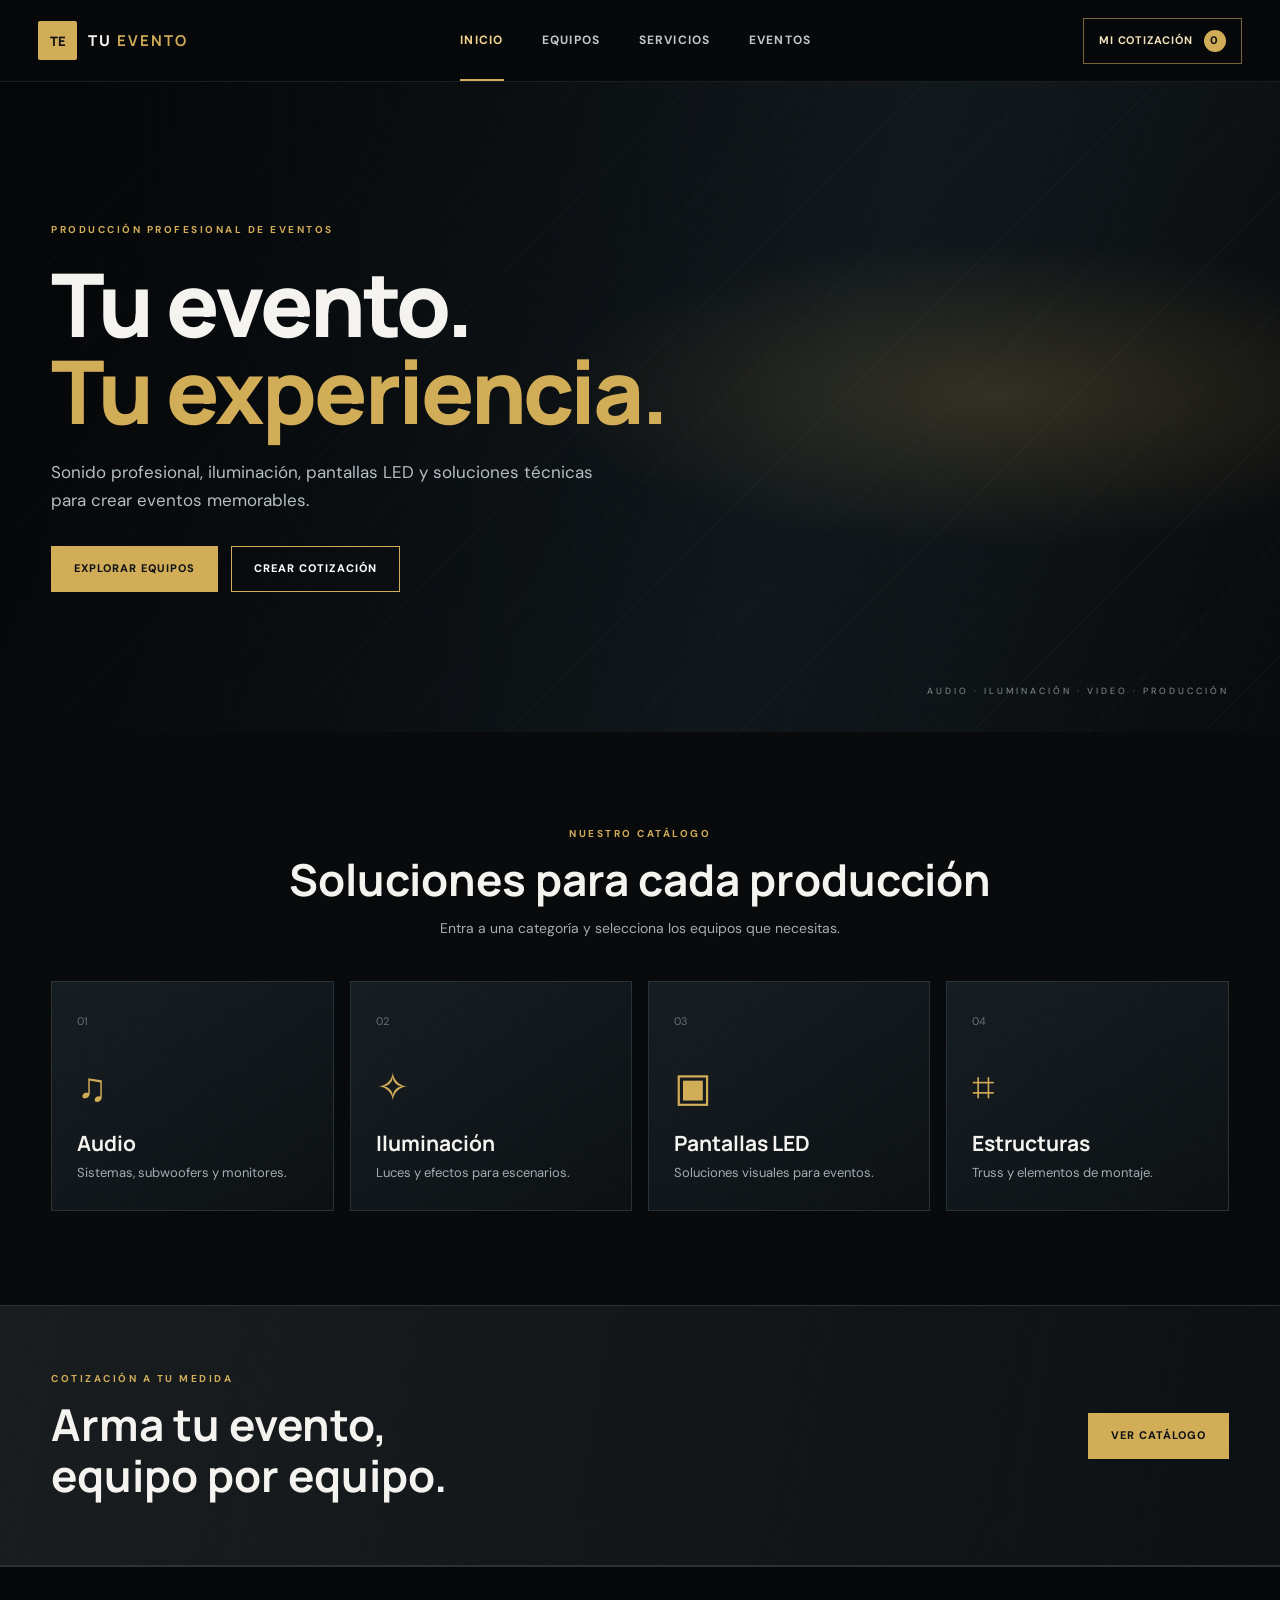
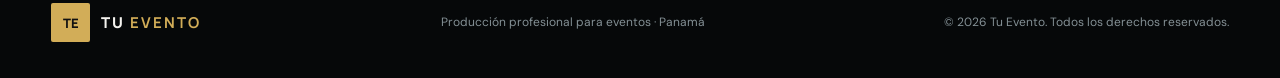
==== commit 551364fe: "Add files via upload" ====
--- a/index.html
+++ b/index.html
@@ -63,4 +63,4 @@
   <footer class="footer"><div class="container footer-inner"><a class="brand" href="index.html"><span class="brand-mark">TE</span><span>TU <b>EVENTO</b></span></a><p>Producción profesional para eventos · Panamá</p><small>© 2026 Tu Evento. Todos los derechos reservados.</small></div></footer>
   <script src="datos.js"></script><script src="app.js"></script>
 </body>
-</html>+</html>
--- a/styles.css
+++ b/styles.css
@@ -1,1119 +1,66 @@
-/* =====================================================
-   CONFIGURACIÓN GENERAL
-===================================================== */
-
-* {
-    box-sizing: border-box;
-    margin: 0;
-    padding: 0;
-}
-
-html {
-    scroll-behavior: smooth;
-}
-
-body {
-    font-family: Arial, Helvetica, sans-serif;
-    background: #0b0b0b;
-    color: #ffffff;
-    line-height: 1.6;
-}
-
-button,
-input,
-select,
-textarea {
-    font-family: inherit;
-}
-
-button {
-    cursor: pointer;
-}
-
-a {
-    text-decoration: none;
-    color: inherit;
-}
-
-.container {
-    width: min(1200px, 92%);
-    margin: auto;
-}
-
-
-/* =====================================================
-   HEADER
-===================================================== */
-
-.header {
-    position: sticky;
-    top: 0;
-    z-index: 1000;
-
-    background: rgba(10, 10, 10, 0.96);
-
-    border-bottom: 1px solid #252525;
-
-    backdrop-filter: blur(10px);
-}
-
-.nav {
-    height: 80px;
-
-    display: flex;
-    align-items: center;
-    justify-content: space-between;
-    gap: 30px;
-}
-
-
-/* LOGO */
-
-.logo {
-    display: flex;
-    align-items: center;
-    gap: 10px;
-
-    white-space: nowrap;
-}
-
-.logo-icon {
-    width: 38px;
-    height: 38px;
-
-    display: flex;
-    align-items: center;
-    justify-content: center;
-
-    background: #c9a227;
-
-    color: #000;
-
-    font-size: 13px;
-    font-weight: 900;
-}
-
-.logo-text {
-    font-size: 17px;
-    letter-spacing: 2px;
-}
-
-.logo-text strong {
-    color: #c9a227;
-}
-
-
-/* MENU */
-
-.menu {
-    display: flex;
-    align-items: center;
-    gap: 35px;
-}
-
-.menu a {
-    color: #ddd;
-
-    font-size: 13px;
-
-    letter-spacing: 1px;
-
-    transition: 0.3s;
-}
-
-.menu a:hover {
-    color: #c9a227;
-}
-
-
-/* BOTÓN COTIZACIÓN */
-
-.quote-button {
-    border: 1px solid #c9a227;
-
-    background: transparent;
-
-    color: #fff;
-
-    padding: 11px 18px;
-
-    text-transform: uppercase;
-
-    font-size: 11px;
-
-    letter-spacing: 1px;
-}
-
-.quote-button span {
-    background: #c9a227;
-
-    color: #000;
-
-    padding: 3px 7px;
-
-    margin-left: 6px;
-
-    border-radius: 50%;
-}
-
-
-/* MENÚ MÓVIL */
-
-.menu-mobile {
-    display: none;
-
-    border: none;
-
-    background: transparent;
-
-    color: #fff;
-
-    font-size: 25px;
-}
-
-.menu-mobile-container {
-    display: none;
-}
-
-
-/* =====================================================
-   HERO
-===================================================== */
-
-.hero {
-    min-height: 700px;
-
-    position: relative;
-
-    display: flex;
-    align-items: center;
-
-    background:
-        radial-gradient(
-            circle at 80% 30%,
-            rgba(201, 162, 39, 0.16),
-            transparent 35%
-        ),
-        linear-gradient(
-            120deg,
-            #080808,
-            #151515
-        );
-}
-
-.hero-overlay {
-    position: absolute;
-
-    inset: 0;
-
-    background:
-        linear-gradient(
-            90deg,
-            rgba(0, 0, 0, 0.9),
-            rgba(0, 0, 0, 0.3)
-        );
-}
-
-.hero-content {
-    position: relative;
-
-    z-index: 2;
-
-    max-width: 800px;
-}
-
-.hero-small {
-    color: #c9a227;
-
-    font-size: 12px;
-
-    letter-spacing: 4px;
-
-    margin-bottom: 20px;
-}
-
-.hero h1 {
-    font-size: clamp(48px, 8vw, 100px);
-
-    line-height: 0.95;
-
-    font-weight: 800;
-
-    letter-spacing: -3px;
-}
-
-.hero h1 span {
-    color: #c9a227;
-}
-
-.hero-description {
-    max-width: 600px;
-
-    color: #bdbdbd;
-
-    font-size: 18px;
-
-    margin: 30px 0;
-}
-
-.hero-buttons {
-    display: flex;
-
-    gap: 15px;
-
-    flex-wrap: wrap;
-}
-
-
-/* =====================================================
-   BOTONES
-===================================================== */
-
-.btn-primary,
-.btn-secondary {
-    padding: 15px 28px;
-
-    border: 1px solid #c9a227;
-
-    font-size: 12px;
-
-    font-weight: 700;
-
-    letter-spacing: 1px;
-
-    transition: 0.3s;
-}
-
-.btn-primary {
-    background: #c9a227;
-
-    color: #000;
-}
-
-.btn-primary:hover {
-    background: #e1c15c;
-}
-
-.btn-secondary {
-    background: transparent;
-
-    color: #fff;
-}
-
-.btn-secondary:hover {
-    background: #c9a227;
-
-    color: #000;
-}
-
-.full {
-    width: 100%;
-}
-
-
-/* =====================================================
-   TÍTULOS
-===================================================== */
-
-.section-title {
-    text-align: center;
-
-    margin-bottom: 50px;
-}
-
-.section-title.left {
-    text-align: left;
-}
-
-.section-title p {
-    color: #c9a227;
-
-    font-size: 11px;
-
-    font-weight: 700;
-
-    letter-spacing: 3px;
-
-    margin-bottom: 10px;
-}
-
-.section-title h2 {
-    font-size: clamp(30px, 5vw, 50px);
-
-    line-height: 1;
-}
-
-.section-title span {
-    display: block;
-
-    width: 50px;
-
-    height: 2px;
-
-    background: #c9a227;
-
-    margin: 20px auto 0;
-}
-
-.section-title.left span {
-    margin-left: 0;
-}
-
-
-/* =====================================================
-   CATEGORÍAS
-===================================================== */
-
-.categories {
-    padding: 100px 0;
-
-    background: #111;
-}
-
-.category-grid {
-    display: grid;
-
-    grid-template-columns:
-        repeat(4, 1fr);
-
-    gap: 20px;
-}
-
-.category-card {
-    min-height: 230px;
-
-    padding: 30px;
-
-    background: #181818;
-
-    border: 1px solid #292929;
-
-    color: white;
-
-    text-align: left;
-
-    transition: 0.3s;
-}
-
-.category-card:hover {
-    border-color: #c9a227;
-
-    transform: translateY(-5px);
-}
-
-.category-icon {
-    font-size: 40px;
-
-    margin-bottom: 25px;
-}
-
-.category-card h3 {
-    font-size: 20px;
-
-    margin-bottom: 8px;
-}
-
-.category-card p {
-    color: #999;
-
-    font-size: 14px;
-}
-
-
-/* =====================================================
-   CATÁLOGO
-===================================================== */
-
-.catalog {
-    padding: 100px 0;
-
-    background: #080808;
-}
-
-.catalog-header {
-    display: flex;
-
-    justify-content: space-between;
-
-    align-items: end;
-
-    gap: 50px;
-}
-
-.catalog-description {
-    color: #999;
-
-    max-width: 400px;
-
-    margin-bottom: 50px;
-}
-
-
-/* FILTROS */
-
-.filters {
-    display: grid;
-
-    grid-template-columns:
-        1fr 1fr 2fr;
-
-    gap: 15px;
-
-    margin-bottom: 40px;
-
-    padding: 20px;
-
-    background: #131313;
-
-    border: 1px solid #252525;
-}
-
-.filter-group label {
-    display: block;
-
-    color: #aaa;
-
-    font-size: 11px;
-
-    text-transform: uppercase;
-
-    letter-spacing: 1px;
-
-    margin-bottom: 7px;
-}
-
-.filter-group input,
-.filter-group select {
-    width: 100%;
-
-    padding: 13px;
-
-    background: #090909;
-
-    color: #fff;
-
-    border: 1px solid #333;
-
-    outline: none;
-}
-
-.filter-group input:focus,
-.filter-group select:focus {
-    border-color: #c9a227;
-}
-
-
-/* PRODUCTOS */
-
-.product-grid {
-    display: grid;
-
-    grid-template-columns:
-        repeat(3, 1fr);
-
-    gap: 25px;
-}
-
-.product-card {
-    background: #121212;
-
-    border: 1px solid #252525;
-
-    overflow: hidden;
-
-    transition: 0.3s;
-}
-
-.product-card:hover {
-    border-color: #c9a227;
-
-    transform: translateY(-5px);
-}
-
-.product-image {
-    height: 260px;
-
-    display: flex;
-
-    align-items: center;
-
-    justify-content: center;
-
-    background:
-        radial-gradient(
-            circle,
-            #282828,
-            #111
-        );
-
-    font-size: 75px;
-}
-
-.product-info {
-    padding: 22px;
-}
-
-.product-category {
-    color: #c9a227;
-
-    font-size: 10px;
-
-    font-weight: 700;
-
-    letter-spacing: 2px;
-
-    text-transform: uppercase;
-}
-
-.product-info h3 {
-    font-size: 21px;
-
-    margin: 7px 0;
-}
-
-.product-model {
-    color: #888;
-
-    font-size: 13px;
-
-    margin-bottom: 15px;
-}
-
-.product-specs {
-    display: flex;
-
-    gap: 10px;
-
-    flex-wrap: wrap;
-
-    margin-bottom: 20px;
-}
-
-.product-specs span {
-    background: #202020;
-
-    color: #aaa;
-
-    padding: 5px 8px;
-
-    font-size: 10px;
-}
-
-.product-footer {
-    display: flex;
-
-    justify-content: space-between;
-
-    align-items: center;
-
-    gap: 10px;
-}
-
-.product-price {
-    color: #c9a227;
-
-    font-size: 18px;
-
-    font-weight: 700;
-}
-
-.add-button {
-    background: #c9a227;
-
-    color: #000;
-
-    border: none;
-
-    padding: 10px 13px;
-
-    font-size: 10px;
-
-    font-weight: 700;
-}
-
-
-/* =====================================================
-   SERVICIOS
-===================================================== */
-
-.services {
-    padding: 100px 0;
-
-    background: #111;
-}
-
-.services-grid {
-    display: grid;
-
-    grid-template-columns:
-        repeat(4, 1fr);
-
-    gap: 20px;
-}
-
-.service {
-    padding: 35px;
-
-    border-top: 1px solid #444;
-
-    transition: 0.3s;
-}
-
-.service:hover {
-    border-color: #c9a227;
-}
-
-.service-number {
-    color: #c9a227;
-
-    font-size: 13px;
-
-    margin-bottom: 30px;
-}
-
-.service h3 {
-    font-size: 21px;
-
-    margin-bottom: 15px;
-}
-
-.service p {
-    color: #888;
-
-    font-size: 14px;
-}
-
-
-/* =====================================================
-   EVENTOS
-===================================================== */
-
-.events {
-    padding: 100px 0;
-
-    background: #080808;
-}
-
-.events-grid {
-    display: grid;
-
-    grid-template-columns:
-        repeat(3, 1fr);
-
-    gap: 25px;
-}
-
-.event-card {
-    background: #151515;
-
-    border: 1px solid #252525;
-}
-
-.event-image {
-    height: 250px;
-
-    display: flex;
-
-    justify-content: center;
-
-    align-items: center;
-
-    font-size: 80px;
-
-    background:
-        radial-gradient(
-            circle,
-            #303030,
-            #101010
-        );
-}
-
-.event-content {
-    padding: 25px;
-}
-
-.event-content span {
-    color: #c9a227;
-
-    font-size: 10px;
-
-    letter-spacing: 2px;
-}
-
-.event-content h3 {
-    margin: 8px 0;
-}
-
-.event-content p {
-    color: #888;
-}
-
-
-/* =====================================================
-   CTA
-===================================================== */
-
-.cta {
-    padding: 100px 20px;
-
-    text-align: center;
-
-    background:
-        linear-gradient(
-            135deg,
-            #191919,
-            #080808
-        );
-}
-
-.cta h2 {
-    font-size: clamp(30px, 5vw, 60px);
-}
-
-.cta p {
-    color: #999;
-
-    margin: 20px auto 30px;
-
-    max-width: 600px;
-}
-
-
-/* =====================================================
-   FOOTER
-===================================================== */
-
-.footer {
-    background: #050505;
-
-    padding-top: 70px;
-}
-
-.footer-grid {
-    display: grid;
-
-    grid-template-columns:
-        2fr 1fr 1fr;
-
-    gap: 50px;
-
-    padding-bottom: 60px;
-}
-
-.footer p,
-.footer a {
-    display: block;
-
-    color: #777;
-
-    font-size: 13px;
-
-    margin-top: 10px;
-}
-
-.footer h4 {
-    color: #fff;
-
-    font-size: 12px;
-
-    letter-spacing: 2px;
-}
-
-.footer-logo {
-    margin-bottom: 15px;
-}
-
-.footer-bottom {
-    padding: 20px;
-
-    text-align: center;
-
-    border-top: 1px solid #1c1c1c;
-
-    color: #555;
-
-    font-size: 12px;
-}
-
-
-/* =====================================================
-   MODALES
-===================================================== */
-
-.modal {
-    position: fixed;
-
-    inset: 0;
-
-    z-index: 2000;
-
-    display: none;
-
-    align-items: center;
-
-    justify-content: center;
-
-    padding: 20px;
-
-    background: rgba(0, 0, 0, 0.85);
-}
-
-.modal.active {
-    display: flex;
-}
-
-.modal-content {
-    position: relative;
-
-    width: min(700px, 100%);
-
-    max-height: 90vh;
-
-    overflow-y: auto;
-
-    padding: 40px;
-
-    background: #151515;
-
-    border: 1px solid #333;
-}
-
-.close-modal {
-    position: absolute;
-
-    top: 15px;
-
-    right: 20px;
-
-    border: none;
-
-    background: transparent;
-
-    color: #fff;
-
-    font-size: 30px;
-}
-
-
-/* =====================================================
-   COTIZACIÓN
-===================================================== */
-
-.quote-list {
-    margin-bottom: 20px;
-}
-
-.quote-item {
-    display: flex;
-
-    align-items: center;
-
-    justify-content: space-between;
-
-    gap: 20px;
-
-    padding: 15px 0;
-
-    border-bottom: 1px solid #292929;
-}
-
-.quote-item h4 {
-    margin-bottom: 3px;
-}
-
-.quote-item p {
-    color: #888;
-
-    font-size: 12px;
-}
-
-.quote-controls {
-    display: flex;
-
-    align-items: center;
-
-    gap: 8px;
-}
-
-.quote-controls button {
-    width: 30px;
-
-    height: 30px;
-
-    border: 1px solid #444;
-
-    background: #222;
-
-    color: white;
-}
-
-.remove-item {
-    color: #e66 !important;
-}
-
-.quote-total {
-    display: flex;
-
-    justify-content: space-between;
-
-    padding: 25px 0;
-
-    margin-bottom: 20px;
-
-    border-top: 1px solid #333;
-
-    font-size: 18px;
-}
-
-.quote-total strong {
-    color: #c9a227;
-}
-
-
-/* =====================================================
-   FORMULARIO
-===================================================== */
-
-.form-row {
-    display: grid;
-
-    grid-template-columns:
-        1fr 1fr;
-
-    gap: 15px;
-}
-
-.form-field {
-    margin-bottom: 18px;
-}
-
-.form-field label {
-    display: block;
-
-    color: #aaa;
-
-    font-size: 11px;
-
-    text-transform: uppercase;
-
-    margin-bottom: 7px;
-}
-
-.form-field input,
-.form-field select,
-.form-field textarea {
-    width: 100%;
-
-    padding: 13px;
-
-    background: #0b0b0b;
-
-    color: #fff;
-
-    border: 1px solid #333;
-
-    outline: none;
-
-    resize: vertical;
-}
-
-.form-field input:focus,
-.form-field select:focus,
-.form-field textarea:focus {
-    border-color: #c9a227;
-}
-
-
-/* =====================================================
-   RESPONSIVE
-===================================================== */
-
-@media (max-width: 900px) {
-
-    .menu {
-        display: none;
-    }
-
-    .quote-button {
-        display: none;
-    }
-
-    .menu-mobile {
-        display: block;
-    }
-
-    .category-grid {
-        grid-template-columns:
-            repeat(2, 1fr);
-    }
-
-    .product-grid {
-        grid-template-columns:
-            repeat(2, 1fr);
-    }
-
-    .services-grid {
-        grid-template-columns:
-            repeat(2, 1fr);
-    }
-
-    .catalog-header {
-        display: block;
-    }
-
-    .catalog-description {
-        margin-bottom: 30px;
-    }
-
-    .filters {
-        grid-template-columns:
-            1fr 1fr;
-    }
-
-    .filter-group.search {
-        grid-column: 1 / -1;
-    }
-}
-
-
-@media (max-width: 600px) {
-
-    .nav {
-        height: 70px;
-    }
-
-    .hero {
-        min-height: 600px;
-    }
-
-    .hero h1 {
-        font-size: 52px;
-    }
-
-    .category-grid,
-    .product-grid,
-    .services-grid,
-    .events-grid {
-        grid-template-columns: 1fr;
-    }
-
-    .filters {
-        grid-template-columns: 1fr;
-    }
-
-    .filter-group.search {
-        grid-column: auto;
-    }
-
-    .form-row {
-        grid-template-columns: 1fr;
-    }
-
-    .footer-grid {
-        grid-template-columns: 1fr;
-    }
-
-    .modal-content {
-        padding: 25px;
-    }
-}
+@import url('https://fonts.googleapis.com/css2?family=DM+Sans:wght@400;500;600;700&family=Manrope:wght@400;500;600;700;800&display=swap');
+:root{--bg:#080a0c;--panel:#111519;--panel2:#171d21;--line:#293238;--gold:#d2ad58;--gold2:#f0d58c;--text:#f4f3ef;--muted:#a3adb2}
+*{box-sizing:border-box;margin:0;padding:0}
+html{scroll-behavior:smooth}
+body{background:var(--bg);color:var(--text);font-family:'DM Sans',Arial,sans-serif;line-height:1.6}
+a{color:inherit;text-decoration:none}button,input,select,textarea{font:inherit}button{cursor:pointer}
+.container{width:min(1180px,92%);margin-inline:auto}
+.site-header{height:82px;position:sticky;top:0;z-index:50;background:rgba(7,9,11,.94);border-bottom:1px solid rgba(255,255,255,.09);backdrop-filter:blur(16px)}
+.nav-wrap{height:100%;width:min(1320px,94%);margin:auto;display:flex;align-items:center;justify-content:space-between;gap:28px}
+.brand{display:flex;align-items:center;gap:11px;font:800 15px Manrope,sans-serif;letter-spacing:2px;white-space:nowrap}
+.brand b{color:var(--gold)}
+.brand-mark{width:39px;height:39px;display:grid;place-items:center;background:var(--gold);color:#111;font:800 13px Manrope;letter-spacing:0;border-radius:2px}
+.main-nav{display:flex;align-items:center;gap:clamp(18px,3vw,42px);height:100%}
+.main-nav a{height:100%;display:flex;align-items:center;position:relative;color:#c0c6c8;font-size:12px;font-weight:700;letter-spacing:1.2px;text-transform:uppercase;transition:.2s}
+.main-nav a:hover,.main-nav a.active{color:var(--gold2)}
+.main-nav a.active:after{content:"";position:absolute;bottom:0;left:0;right:0;height:2px;background:var(--gold)}
+.quote-link{display:flex;align-items:center;gap:11px;border:1px solid #786437;padding:11px 15px;color:#f3e4bd;font-size:11px;font-weight:700;letter-spacing:.8px;text-transform:uppercase;white-space:nowrap;transition:.2s}
+.quote-link:hover,.active-quote{background:rgba(210,173,88,.12);border-color:var(--gold)}
+.cart-count{min-width:22px;height:22px;padding:0 5px;display:grid;place-items:center;border-radius:50%;background:var(--gold);color:#111;font-size:11px;font-weight:800}
+.nav-toggle{display:none;background:none;color:#fff;border:0;font-size:28px}
+.hero{min-height:650px;position:relative;display:flex;align-items:center;overflow:hidden;background:radial-gradient(ellipse at 78% 48%,rgba(210,173,88,.18),transparent 32%),linear-gradient(110deg,#080a0c 5%,#12191d 62%,#090b0d)}
+.hero:after{content:"";position:absolute;inset:0;background:linear-gradient(90deg,rgba(0,0,0,.35),transparent 75%),repeating-linear-gradient(135deg,transparent 0 80px,rgba(255,255,255,.018) 81px 82px)}
+.hero-content{position:relative;z-index:1;padding-block:100px}
+.eyebrow,.card-index{color:var(--gold);font-size:10px;font-weight:700;letter-spacing:2.5px;text-transform:uppercase}
+.hero h1,.page-heading h1{font:800 clamp(48px,7vw,88px)/.99 Manrope,sans-serif;letter-spacing:-3px;margin:22px 0}
+.hero h1 em{font-style:normal;color:var(--gold)}
+.hero-copy{max-width:570px;color:#b5bec1;font-size:17px;margin:25px 0 32px}
+.button-row{display:flex;gap:13px;flex-wrap:wrap}
+.btn{display:inline-flex;align-items:center;justify-content:center;min-height:46px;padding:12px 22px;border:1px solid var(--gold);font-size:11px;font-weight:800;letter-spacing:1px;text-transform:uppercase;transition:.2s}
+.btn-gold{background:var(--gold);color:#101214}.btn-gold:hover{background:var(--gold2);border-color:var(--gold2);transform:translateY(-1px)}
+.btn-outline{background:transparent;color:#fff}.btn-outline:hover{background:rgba(210,173,88,.12)}
+.hero-note{position:absolute;z-index:1;right:4%;bottom:34px;color:#899397;font-size:9px;letter-spacing:3px}
+.section{padding-block:94px}
+.section-heading{text-align:center;margin-bottom:42px}.section-heading h2,.feature-inner h2,.callout h2{font:700 clamp(28px,4vw,44px)/1.15 Manrope;margin:12px 0}.section-heading>p:last-child{color:var(--muted);font-size:14px}
+.category-grid{display:grid;grid-template-columns:repeat(4,1fr);gap:16px}
+.category-tile{position:relative;min-height:230px;padding:25px;background:linear-gradient(145deg,#171e22,#0d1114);border:1px solid var(--line);transition:.25s}
+.category-tile:hover{border-color:var(--gold);transform:translateY(-5px);background:linear-gradient(145deg,#20272b,#101518)}
+.category-tile>span{color:#667176;font-size:11px}.tile-icon{font-size:40px;color:var(--gold);margin:22px 0 10px}.category-tile h3{font:700 21px Manrope}.category-tile p{color:var(--muted);font-size:13px;margin-top:6px}
+.feature-band{padding:65px 0;background:linear-gradient(100deg,#191d1f,#0d1113);border-block:1px solid var(--line)}
+.feature-inner{display:flex;align-items:center;justify-content:space-between;gap:25px}.feature-inner h2{margin-bottom:0}
+.footer{border-top:1px solid var(--line);padding:36px 0;background:#060809}.footer-inner{display:flex;align-items:center;justify-content:space-between;gap:20px;flex-wrap:wrap}.footer p,.footer small{color:#849095;font-size:12px}
+.page-main{padding-block:65px 100px;min-height:calc(100vh - 190px)}
+.page-heading{margin-bottom:42px}.page-heading h1{font-size:clamp(40px,6vw,66px);margin:12px 0}.page-heading>p:last-child{color:var(--muted);max-width:680px}
+.filters{display:grid;grid-template-columns:1fr 1fr 2fr;gap:15px;padding:18px;background:var(--panel);border:1px solid var(--line);margin-bottom:18px}
+.filters label,.request-box label{display:flex;flex-direction:column;gap:7px;color:#aeb8bb;font-size:11px;font-weight:700;letter-spacing:.8px;text-transform:uppercase}
+.filters input,.filters select,.request-box input,.request-box select,.request-box textarea{width:100%;min-height:43px;padding:10px 12px;color:#f4f3ef;background:#090d0f;border:1px solid #303a3f;outline:none}
+.filters input:focus,.filters select:focus,.request-box input:focus,.request-box select:focus,.request-box textarea:focus{border-color:var(--gold)}
+.results-count{color:#879398;font-size:12px;margin:14px 0}
+.product-grid{display:grid;grid-template-columns:repeat(3,1fr);gap:18px}
+.product-card{background:var(--panel);border:1px solid var(--line);overflow:hidden;transition:.2s}.product-card:hover{border-color:#88703d;transform:translateY(-3px)}
+.product-visual{height:205px;position:relative;display:grid;place-items:center;background:radial-gradient(circle,#303a3d,#111719 65%);color:var(--gold);font-size:78px}
+.product-visual small{position:absolute;bottom:13px;left:16px;color:#c3c9c9;font-size:9px;letter-spacing:2px;text-transform:uppercase}
+.product-content{padding:21px}.product-content h2{font:700 19px Manrope;margin:8px 0}.product-description{min-height:43px;color:var(--muted);font-size:12px}.product-meta{display:flex;gap:8px;flex-wrap:wrap;margin:17px 0}.product-meta span{padding:5px 8px;background:#20282c;color:#b8c1c3;font-size:10px}
+.product-bottom{display:flex;align-items:center;justify-content:space-between;gap:12px;border-top:1px solid var(--line);padding-top:15px}.product-bottom strong{font-size:12px;color:var(--gold2)}.btn-small{min-height:35px;padding:8px 12px;font-size:9px}
+.empty-state{grid-column:1/-1;padding:45px 20px;text-align:center;background:var(--panel);border:1px dashed #465157;color:var(--muted)}.empty-state h3{color:#fff;margin-bottom:7px}.empty-state .btn{margin-top:20px}
+.service-grid{display:grid;grid-template-columns:repeat(2,1fr);gap:18px}.info-card{padding:30px;background:linear-gradient(145deg,#171e22,#0d1114);border:1px solid var(--line);min-height:260px}.large-icon{font-size:44px;color:var(--gold);margin:22px 0 12px}.info-card h2,.event-panel h2{font:700 23px Manrope;margin-bottom:9px}.info-card p,.event-panel p{color:var(--muted);font-size:14px;max-width:520px}
+.event-grid{display:grid;grid-template-columns:repeat(2,1fr);gap:18px}.event-panel{min-height:235px;padding:30px;display:flex;align-items:center;gap:25px;border:1px solid var(--line);background:radial-gradient(circle at 85% 20%,rgba(210,173,88,.13),transparent 40%),#12181b}.event-symbol{flex:0 0 80px;height:80px;display:grid;place-items:center;background:#20282c;color:var(--gold);font-size:42px}
+.callout{margin-top:55px;padding:32px;background:#151b1e;border:1px solid #333d41;display:flex;align-items:center;justify-content:space-between;gap:25px}.callout h2{font-size:27px;margin-bottom:0}
+.quote-layout{display:grid;grid-template-columns:minmax(0,1.6fr) minmax(300px,.9fr);gap:22px;align-items:start}
+.quote-box,.request-box{background:var(--panel);border:1px solid var(--line);padding:25px}.quote-box-head{display:flex;align-items:center;justify-content:space-between;gap:15px;padding-bottom:20px;border-bottom:1px solid var(--line)}.quote-box-head h2,.request-box h2{font:700 21px Manrope}.text-link{color:var(--gold2);font-size:12px}
+.quote-row{display:grid;grid-template-columns:58px minmax(0,1fr) auto auto;align-items:center;gap:14px;padding:17px 0;border-bottom:1px solid var(--line)}.quote-product-icon{height:55px;display:grid;place-items:center;background:#20282c;color:var(--gold);font-size:27px}.quote-product-info h3{font-size:14px}.quote-product-info p{color:var(--muted);font-size:11px}
+.quantity-control{display:flex;align-items:center;gap:9px}.quantity-control button{width:27px;height:27px;border:1px solid #465157;background:#1b2327;color:white}.quantity-control strong{min-width:14px;text-align:center}.remove-button{border:0;background:none;color:#d18b80;font-size:11px}
+.quote-summary{padding-top:20px}.quote-summary>div{display:flex;justify-content:space-between;gap:15px}.quote-summary>div span{color:var(--muted);font-size:13px}.quote-summary>div strong{color:var(--gold2)}.quote-summary p,.form-note{color:#849095;font-size:11px;margin-top:12px}
+.request-box .eyebrow{margin-bottom:8px}.request-box h2{margin-bottom:22px}.request-box form{display:grid;gap:14px}.request-box textarea{resize:vertical}.btn-block{width:100%;margin-top:4px}
+@media(max-width:900px){.nav-wrap{gap:15px}.main-nav{gap:17px}.main-nav a{font-size:10px}.quote-link{padding:9px;font-size:9px}.category-grid{grid-template-columns:repeat(2,1fr)}.product-grid{grid-template-columns:repeat(2,1fr)}.quote-layout{grid-template-columns:1fr}}
+@media(max-width:650px){.site-header{height:70px}.nav-toggle{display:block;margin-left:auto}.main-nav{display:none;position:absolute;top:69px;left:0;right:0;height:auto;padding:12px 5% 20px;background:#0b0f11;border-bottom:1px solid var(--line);flex-direction:column;align-items:stretch;gap:0}.main-nav.open{display:flex}.main-nav a{height:auto;padding:13px 4px;border-bottom:1px solid #20282c;font-size:11px}.main-nav a.active:after{display:none}.quote-link{font-size:0;padding:8px 10px;gap:5px}.cart-count{font-size:11px}.hero{min-height:570px}.hero-content{padding-block:75px}.hero h1{letter-spacing:-2px}.hero-copy{font-size:15px}.hero-note{font-size:8px;left:4%;right:auto}.section{padding-block:65px}.category-grid,.product-grid,.service-grid,.event-grid{grid-template-columns:1fr}.category-tile{min-height:190px}.feature-inner,.callout{align-items:flex-start;flex-direction:column}.filters{grid-template-columns:1fr}.page-main{padding-top:45px}.quote-box,.request-box{padding:18px}.quote-row{grid-template-columns:48px minmax(0,1fr) auto;gap:9px}.quote-product-icon{height:48px}.remove-button{grid-column:2/-1;text-align:right}.quote-box-head{align-items:flex-start}.footer-inner{align-items:flex-start;flex-direction:column}}
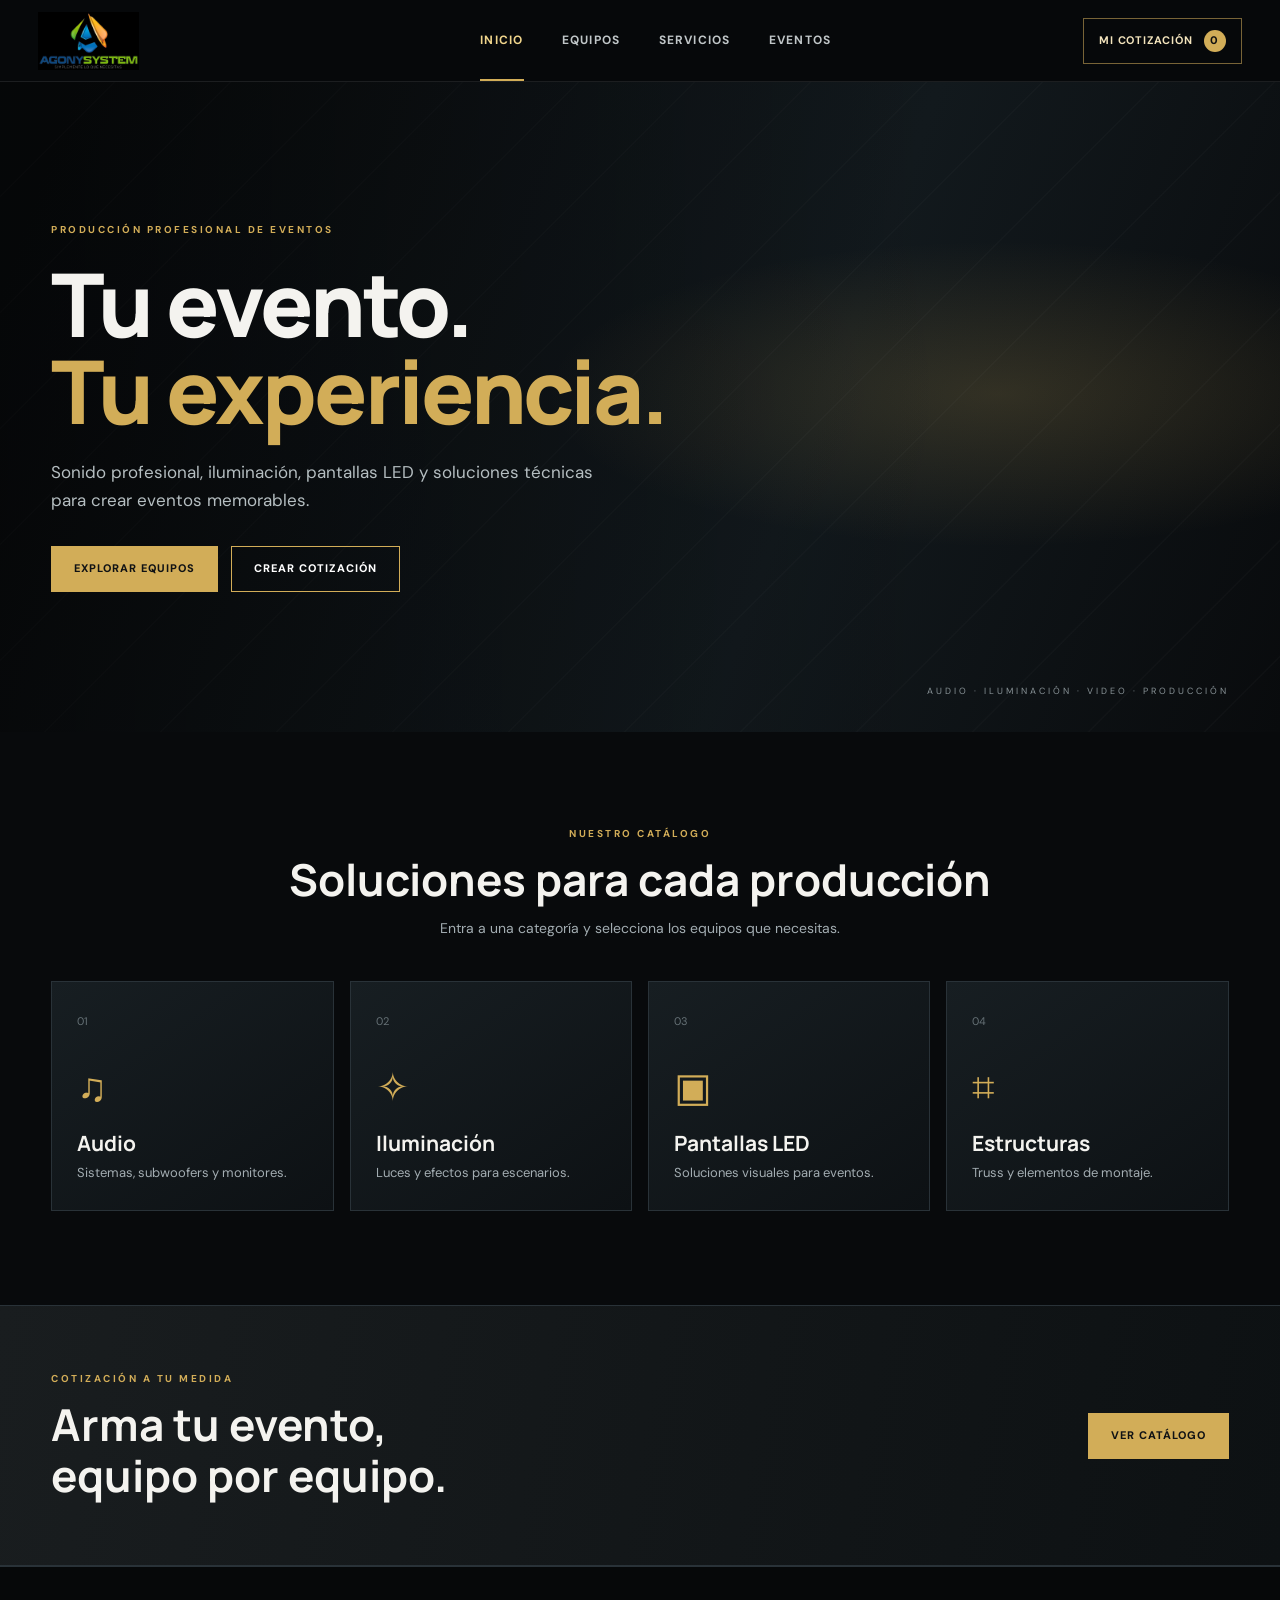
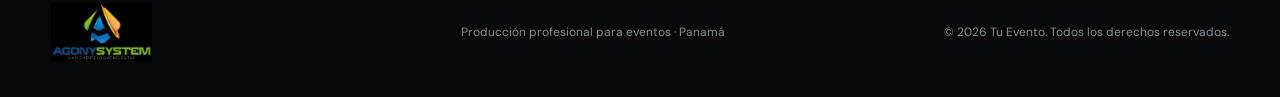
==== commit b0893ff6: "Add files via upload" ====
--- a/index.html
+++ b/index.html
@@ -11,7 +11,7 @@
   <header class="site-header">
     <div class="nav-wrap">
       <a class="brand" href="index.html" aria-label="Tu Evento, inicio">
-        <span class="brand-mark">TE</span><span>TU <b>EVENTO</b></span>
+        <img class="brand-logo" src="logo-agonysystem.png" alt="Agonysystem - Simplemente lo que necesitas">
       </a>
       <button class="nav-toggle" id="navToggle" aria-label="Abrir menú" aria-expanded="false">☰</button>
       <nav class="main-nav" id="mainNav">
@@ -60,7 +60,7 @@
     </section>
   </main>
 
-  <footer class="footer"><div class="container footer-inner"><a class="brand" href="index.html"><span class="brand-mark">TE</span><span>TU <b>EVENTO</b></span></a><p>Producción profesional para eventos · Panamá</p><small>© 2026 Tu Evento. Todos los derechos reservados.</small></div></footer>
+  <footer class="footer"><div class="container footer-inner"><a class="brand" href="index.html"><img class="brand-logo" src="logo-agonysystem.png" alt="Agonysystem - Simplemente lo que necesitas"></a><p>Producción profesional para eventos · Panamá</p><small>© 2026 Tu Evento. Todos los derechos reservados.</small></div></footer>
   <script src="datos.js"></script><script src="app.js"></script>
 </body>
 </html>
--- a/styles.css
+++ b/styles.css
@@ -64,3 +64,14 @@
 .request-box .eyebrow{margin-bottom:8px}.request-box h2{margin-bottom:22px}.request-box form{display:grid;gap:14px}.request-box textarea{resize:vertical}.btn-block{width:100%;margin-top:4px}
 @media(max-width:900px){.nav-wrap{gap:15px}.main-nav{gap:17px}.main-nav a{font-size:10px}.quote-link{padding:9px;font-size:9px}.category-grid{grid-template-columns:repeat(2,1fr)}.product-grid{grid-template-columns:repeat(2,1fr)}.quote-layout{grid-template-columns:1fr}}
 @media(max-width:650px){.site-header{height:70px}.nav-toggle{display:block;margin-left:auto}.main-nav{display:none;position:absolute;top:69px;left:0;right:0;height:auto;padding:12px 5% 20px;background:#0b0f11;border-bottom:1px solid var(--line);flex-direction:column;align-items:stretch;gap:0}.main-nav.open{display:flex}.main-nav a{height:auto;padding:13px 4px;border-bottom:1px solid #20282c;font-size:11px}.main-nav a.active:after{display:none}.quote-link{font-size:0;padding:8px 10px;gap:5px}.cart-count{font-size:11px}.hero{min-height:570px}.hero-content{padding-block:75px}.hero h1{letter-spacing:-2px}.hero-copy{font-size:15px}.hero-note{font-size:8px;left:4%;right:auto}.section{padding-block:65px}.category-grid,.product-grid,.service-grid,.event-grid{grid-template-columns:1fr}.category-tile{min-height:190px}.feature-inner,.callout{align-items:flex-start;flex-direction:column}.filters{grid-template-columns:1fr}.page-main{padding-top:45px}.quote-box,.request-box{padding:18px}.quote-row{grid-template-columns:48px minmax(0,1fr) auto;gap:9px}.quote-product-icon{height:48px}.remove-button{grid-column:2/-1;text-align:right}.quote-box-head{align-items:flex-start}.footer-inner{align-items:flex-start;flex-direction:column}}
+
+/* Especificaciones técnicas de los productos */
+.spec-list{margin:13px 0 16px 17px;padding:0;color:#aeb8bb;font-size:11px;line-height:1.75}
+.spec-list li{padding-left:2px}
+.spec-pending{min-height:18px;margin:13px 0 16px;color:#879398;font-size:10px;font-style:italic}
+.product-description{min-height:0}
+
+/* Logo oficial Agonysystem: sustituye el identificador anterior del encabezado y pie */
+.brand{display:flex;align-items:center;gap:0;min-width:0}
+.brand-logo{display:block;width:clamp(145px,17vw,190px);height:58px;object-fit:contain;object-position:left center}
+@media(max-width:650px){.brand-logo{width:132px;height:48px}}
